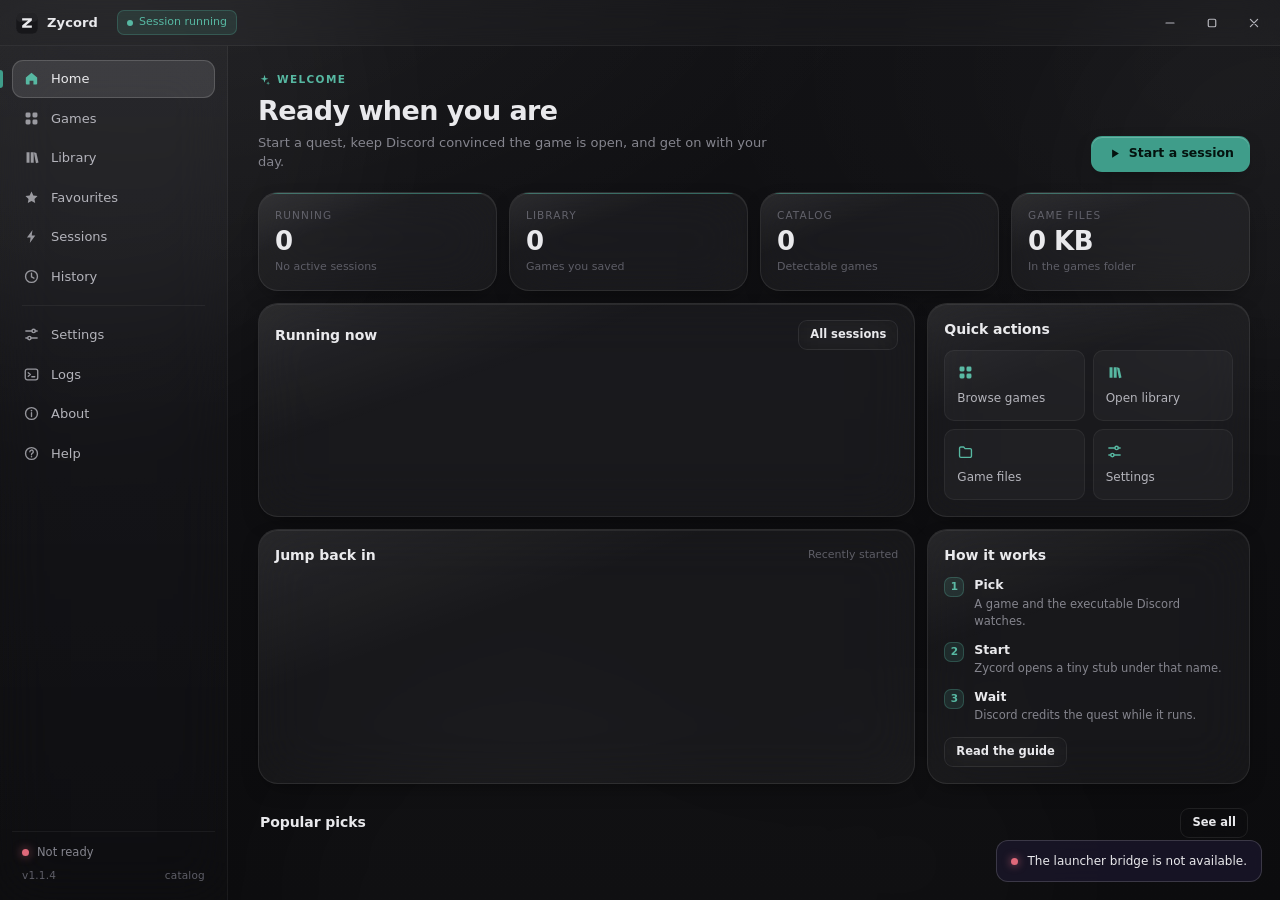
==== app/renderer/index.html @ 38ce1b7a "Release 1.1.4: shipped README links resolve, domain procedure corrected The README inside the releas" ====
<!doctype html>
<html lang="en" data-theme="glass">
<head>
<meta charset="utf-8">
<meta name="viewport" content="width=device-width, initial-scale=1">
<meta http-equiv="Content-Security-Policy"
      content="default-src 'self'; img-src 'self' data: https://cdn.discordapp.com; style-src 'self'; script-src 'self'; connect-src 'self'; base-uri 'none'; form-action 'none'">
<title>Zycord</title>
<link rel="stylesheet" href="app.css">
</head>
<body>

<svg class="sprite" aria-hidden="true" focusable="false">
  <symbol id="i-home" viewBox="0 0 24 24"><path d="M4 10.6 12 4l8 6.6V19a1.4 1.4 0 0 1-1.4 1.4h-3.9v-5.2H9.3v5.2H5.4A1.4 1.4 0 0 1 4 19z"/></symbol>
  <symbol id="i-grid" viewBox="0 0 24 24"><rect x="3.6" y="3.6" width="7" height="7" rx="2"/><rect x="13.4" y="3.6" width="7" height="7" rx="2"/><rect x="3.6" y="13.4" width="7" height="7" rx="2"/><rect x="13.4" y="13.4" width="7" height="7" rx="2"/></symbol>
  <symbol id="i-library" viewBox="0 0 24 24"><path d="M5 4.6h4.2v14.8H5zM10.9 4.6h4.2v14.8h-4.2z"/><path d="m16.9 5.9 3.6 1 3 13.4-3.6 1z" transform="translate(-1.6 -1.2)"/></symbol>
  <symbol id="i-star" viewBox="0 0 24 24"><path d="m12 3.7 2.6 5.3 5.9.9-4.3 4.1 1 5.8-5.2-2.7-5.2 2.7 1-5.8L3.5 9.9l5.9-.9z"/></symbol>
  <symbol id="i-bolt" viewBox="0 0 24 24"><path d="M13.4 2.8 5.6 13.5h5.1l-1.1 7.7 7.8-10.7h-5.1z"/></symbol>
  <symbol id="i-clock" viewBox="0 0 24 24"><circle cx="12" cy="12" r="8.4" fill="none" stroke="currentColor" stroke-width="1.9"/><path d="M12 7.3v5.1l3.4 2" fill="none" stroke="currentColor" stroke-width="1.9" stroke-linecap="round"/></symbol>
  <symbol id="i-sliders" viewBox="0 0 24 24"><path d="M4 7h9M17 7h3M4 17h3M11 17h9" fill="none" stroke="currentColor" stroke-width="1.9" stroke-linecap="round"/><circle cx="15" cy="7" r="2.4" fill="none" stroke="currentColor" stroke-width="1.9"/><circle cx="9" cy="17" r="2.4" fill="none" stroke="currentColor" stroke-width="1.9"/></symbol>
  <symbol id="i-terminal" viewBox="0 0 24 24"><rect x="3.2" y="4.4" width="17.6" height="15.2" rx="3" fill="none" stroke="currentColor" stroke-width="1.9"/><path d="m7.4 9.6 2.9 2.5-2.9 2.5M12.4 15.2h4.2" fill="none" stroke="currentColor" stroke-width="1.9" stroke-linecap="round" stroke-linejoin="round"/></symbol>
  <symbol id="i-info" viewBox="0 0 24 24"><circle cx="12" cy="12" r="8.4" fill="none" stroke="currentColor" stroke-width="1.9"/><path d="M12 11v5.2" fill="none" stroke="currentColor" stroke-width="1.9" stroke-linecap="round"/><circle cx="12" cy="7.9" r="1.2"/></symbol>
  <symbol id="i-help" viewBox="0 0 24 24"><circle cx="12" cy="12" r="8.4" fill="none" stroke="currentColor" stroke-width="1.9"/><path d="M9.7 9.5a2.4 2.4 0 1 1 3.2 2.3c-.7.3-.9.8-.9 1.5v.4" fill="none" stroke="currentColor" stroke-width="1.9" stroke-linecap="round"/><circle cx="12" cy="16.6" r="1.1"/></symbol>
  <symbol id="i-search" viewBox="0 0 24 24"><circle cx="10.8" cy="10.8" r="6.4" fill="none" stroke="currentColor" stroke-width="1.9"/><path d="m15.6 15.6 4.2 4.2" fill="none" stroke="currentColor" stroke-width="1.9" stroke-linecap="round"/></symbol>
  <symbol id="i-play" viewBox="0 0 24 24"><path d="M8.2 5.4 19 12 8.2 18.6z"/></symbol>
  <symbol id="i-stop" viewBox="0 0 24 24"><rect x="6.4" y="6.4" width="11.2" height="11.2" rx="2.6"/></symbol>
  <symbol id="i-trash" viewBox="0 0 24 24"><path d="M4.6 7h14.8M9.4 7V4.8h5.2V7M6.6 7l.9 12.2h9l.9-12.2" fill="none" stroke="currentColor" stroke-width="1.9" stroke-linecap="round" stroke-linejoin="round"/></symbol>
  <symbol id="i-plus" viewBox="0 0 24 24"><path d="M12 5v14M5 12h14" fill="none" stroke="currentColor" stroke-width="2.1" stroke-linecap="round"/></symbol>
  <symbol id="i-external" viewBox="0 0 24 24"><path d="M13.4 4.6h6v6M19.4 4.6l-8 8" fill="none" stroke="currentColor" stroke-width="1.9" stroke-linecap="round" stroke-linejoin="round"/><path d="M18.2 14.4v4.2a1.4 1.4 0 0 1-1.4 1.4H5.4A1.4 1.4 0 0 1 4 18.6V7.2a1.4 1.4 0 0 1 1.4-1.4h4.2" fill="none" stroke="currentColor" stroke-width="1.9" stroke-linecap="round"/></symbol>
  <symbol id="i-folder" viewBox="0 0 24 24"><path d="M3.6 7.4A1.8 1.8 0 0 1 5.4 5.6h4l2 2.4h7.2a1.8 1.8 0 0 1 1.8 1.8v8.6a1.8 1.8 0 0 1-1.8 1.8H5.4a1.8 1.8 0 0 1-1.8-1.8z" fill="none" stroke="currentColor" stroke-width="1.9" stroke-linejoin="round"/></symbol>
  <symbol id="i-copy" viewBox="0 0 24 24"><rect x="8.6" y="8.6" width="11" height="11" rx="2.6" fill="none" stroke="currentColor" stroke-width="1.9"/><path d="M15.4 5.8a2 2 0 0 0-2-1.4H6.4a2 2 0 0 0-2 2v7a2 2 0 0 0 1.4 2" fill="none" stroke="currentColor" stroke-width="1.9" stroke-linecap="round"/></symbol>
  <symbol id="i-refresh" viewBox="0 0 24 24"><path d="M19.4 12a7.4 7.4 0 1 1-2.2-5.2M19.6 4.4v4.8h-4.8" fill="none" stroke="currentColor" stroke-width="1.9" stroke-linecap="round" stroke-linejoin="round"/></symbol>
  <symbol id="i-download" viewBox="0 0 24 24"><path d="M12 4.4v10.2M7.8 10.6 12 14.8l4.2-4.2M5 19.2h14" fill="none" stroke="currentColor" stroke-width="1.9" stroke-linecap="round" stroke-linejoin="round"/></symbol>
  <symbol id="i-close" viewBox="0 0 24 24"><path d="m6.6 6.6 10.8 10.8M17.4 6.6 6.6 17.4" fill="none" stroke="currentColor" stroke-width="1.8" stroke-linecap="round"/></symbol>
  <symbol id="i-min" viewBox="0 0 24 24"><path d="M6 12h12" fill="none" stroke="currentColor" stroke-width="1.8" stroke-linecap="round"/></symbol>
  <symbol id="i-max" viewBox="0 0 24 24"><rect x="6.4" y="6.4" width="11.2" height="11.2" rx="2" fill="none" stroke="currentColor" stroke-width="1.8"/></symbol>
  <symbol id="i-restore" viewBox="0 0 24 24"><rect x="4.6" y="8.4" width="10.2" height="10.2" rx="2" fill="none" stroke="currentColor" stroke-width="1.8"/><path d="M8.4 8.4V6.6a2 2 0 0 1 2-2h7a2 2 0 0 1 2 2v7a2 2 0 0 1-2 2h-1.8" fill="none" stroke="currentColor" stroke-width="1.8"/></symbol>
  <symbol id="i-check" viewBox="0 0 24 24"><path d="m5.4 12.6 4.2 4.2 9-9.4" fill="none" stroke="currentColor" stroke-width="2.1" stroke-linecap="round" stroke-linejoin="round"/></symbol>
  <symbol id="i-alert" viewBox="0 0 24 24"><path d="M12 4.2 21 19.8H3z" fill="none" stroke="currentColor" stroke-width="1.9" stroke-linejoin="round"/><path d="M12 9.8v4.4" fill="none" stroke="currentColor" stroke-width="1.9" stroke-linecap="round"/><circle cx="12" cy="17" r="1.1"/></symbol>
  <symbol id="i-chevron" viewBox="0 0 24 24"><path d="m9 6 6 6-6 6" fill="none" stroke="currentColor" stroke-width="2" stroke-linecap="round" stroke-linejoin="round"/></symbol>
  <symbol id="i-spark" viewBox="0 0 24 24"><path d="M12 3.4 13.7 9l5.6 1.7-5.6 1.7L12 18l-1.7-5.6L4.7 10.7 10.3 9z"/><path d="M18.6 15.2 19.4 18l2.8.8-2.8.8-.8 2.8-.8-2.8-2.8-.8 2.8-.8z"/></symbol>
  <symbol id="i-shield" viewBox="0 0 24 24"><path d="M12 3.4 19.2 6v5.8c0 4.4-3 7.6-7.2 8.8-4.2-1.2-7.2-4.4-7.2-8.8V6z" fill="none" stroke="currentColor" stroke-width="1.9" stroke-linejoin="round"/><path d="m8.8 11.8 2.2 2.2 4.2-4.4" fill="none" stroke="currentColor" stroke-width="1.9" stroke-linecap="round" stroke-linejoin="round"/></symbol>
</svg>
<div class="frame">
  <div class="aurora" aria-hidden="true"><i class="b b1"></i><i class="b b2"></i><i class="b b3"></i><i class="b b4"></i></div>

  <header class="titlebar">
    <div class="tb-drag" id="tb-drag">
      <img class="tb-mark" src="mark.svg" alt="" width="22" height="22">
      <span class="tb-name">Zycord</span>
      <span class="tb-state" id="tb-state" hidden>Session running</span>
    </div>
    <div class="tb-actions">
      <button class="tb-btn" id="tb-min" title="Minimise" aria-label="Minimise"><svg><use href="#i-min"/></svg></button>
      <button class="tb-btn" id="tb-max" title="Maximise" aria-label="Maximise"><svg><use href="#i-max"/></svg></button>
      <button class="tb-btn is-close" id="tb-close" title="Close" aria-label="Close"><svg><use href="#i-close"/></svg></button>
    </div>
  </header>

  <div class="body">
    <aside class="rail">
      <nav class="nav" id="nav" aria-label="Sections">
        <button class="nav-item is-active" data-page="home"><svg><use href="#i-home"/></svg><span>Home</span></button>
        <button class="nav-item" data-page="games"><svg><use href="#i-grid"/></svg><span>Games</span></button>
        <button class="nav-item" data-page="library"><svg><use href="#i-library"/></svg><span>Library</span><em class="nav-count" id="nav-library" hidden>0</em></button>
        <button class="nav-item" data-page="favorites"><svg><use href="#i-star"/></svg><span>Favourites</span><em class="nav-count" id="nav-fav" hidden>0</em></button>
        <button class="nav-item" data-page="sessions"><svg><use href="#i-bolt"/></svg><span>Sessions</span><em class="nav-count is-live" id="nav-sessions" hidden>0</em></button>
        <button class="nav-item" data-page="history"><svg><use href="#i-clock"/></svg><span>History</span></button>
        <div class="nav-sep"></div>
        <button class="nav-item" data-page="settings"><svg><use href="#i-sliders"/></svg><span>Settings</span></button>
        <button class="nav-item" data-page="logs"><svg><use href="#i-terminal"/></svg><span>Logs</span></button>
        <button class="nav-item" data-page="about"><svg><use href="#i-info"/></svg><span>About</span></button>
        <button class="nav-item" data-page="help"><svg><use href="#i-help"/></svg><span>Help</span></button>
      </nav>

      <div class="rail-foot">
        <div class="foot-row">
          <span class="dot" id="foot-dot"></span>
          <span id="foot-status">Starting</span>
        </div>
        <div class="foot-meta"><span id="foot-version">v1.1.4</span><span id="foot-catalog">catalog</span></div>
      </div>
    </aside>

    <main class="main" id="main">
      <section class="page is-active" id="page-home">
        <header class="page-head">
          <div>
            <p class="eyebrow"><svg class="eyebrow-ico"><use href="#i-spark"/></svg><span id="home-eyebrow">Welcome</span></p>
            <h1 id="home-title">Ready when you are</h1>
            <p class="lede">Start a quest, keep Discord convinced the game is open, and get on with your day.</p>
          </div>
          <div class="head-actions">
            <button class="btn is-primary" data-go="games"><svg><use href="#i-play"/></svg>Start a session</button>
          </div>
        </header>

        <div class="stat-row">
          <div class="glass stat">
            <span class="stat-label">Running</span>
            <strong class="stat-value" id="stat-running">0</strong>
            <span class="stat-note" id="stat-running-note">No active sessions</span>
          </div>
          <div class="glass stat">
            <span class="stat-label">Library</span>
            <strong class="stat-value" id="stat-library">0</strong>
            <span class="stat-note">Games you saved</span>
          </div>
          <div class="glass stat">
            <span class="stat-label">Catalog</span>
            <strong class="stat-value" id="stat-catalog">0</strong>
            <span class="stat-note">Detectable games</span>
          </div>
          <div class="glass stat">
            <span class="stat-label">Game files</span>
            <strong class="stat-value" id="stat-disk">0 KB</strong>
            <span class="stat-note" id="stat-disk-note">In the games folder</span>
          </div>
        </div>

        <div class="home-grid">
          <div class="glass panel span-2">
            <div class="panel-head">
              <h2>Running now</h2>
              <button class="btn is-ghost is-small" data-go="sessions">All sessions</button>
            </div>
            <div class="run-list" id="home-running"></div>
          </div>

          <div class="glass panel">
            <div class="panel-head"><h2>Quick actions</h2></div>
            <div class="quick-grid">
              <button class="quick" data-go="games"><svg><use href="#i-grid"/></svg><span>Browse games</span></button>
              <button class="quick" data-go="library"><svg><use href="#i-library"/></svg><span>Open library</span></button>
              <button class="quick" id="quick-folder"><svg><use href="#i-folder"/></svg><span>Game files</span></button>
              <button class="quick" data-go="settings"><svg><use href="#i-sliders"/></svg><span>Settings</span></button>
            </div>
          </div>

          <div class="glass panel span-2">
            <div class="panel-head">
              <h2>Jump back in</h2>
              <span class="panel-note" id="recent-note">Recently started</span>
            </div>
            <div class="chip-row" id="home-recent"></div>
          </div>

          <div class="glass panel">
            <div class="panel-head"><h2>How it works</h2></div>
            <ol class="steps">
              <li><b>Pick</b><span>A game and the executable Discord watches.</span></li>
              <li><b>Start</b><span>Zycord opens a tiny stub under that name.</span></li>
              <li><b>Wait</b><span>Discord credits the quest while it runs.</span></li>
            </ol>
            <button class="btn is-ghost is-small" data-go="help">Read the guide</button>
          </div>
        </div>

        <div class="panel-head section-head">
          <h2>Popular picks</h2>
          <button class="btn is-ghost is-small" data-go="games">See all</button>
        </div>
        <div class="card-grid" id="home-popular"></div>
      </section>

      <section class="page" id="page-games">
        <header class="page-head">
          <div>
            <p class="eyebrow">Catalog</p>
            <h1>Games</h1>
            <p class="lede">Every game Discord can detect, plus any you add yourself. Search, choose the executable, start a session.</p>
          </div>
          <div class="head-actions">
            <button class="btn is-ghost" id="custom-btn"><svg><use href="#i-plus"/></svg>Custom game</button>
          </div>
        </header>

        <div class="glass toolbar">
          <div class="search-wrap">
            <svg class="search-ico"><use href="#i-search"/></svg>
            <input class="search" id="search" type="search" placeholder="Search by name or alias" autocomplete="off" spellcheck="false" aria-label="Search games">
            <button class="search-clear" id="search-clear" hidden aria-label="Clear search"><svg><use href="#i-close"/></svg></button>
          </div>
          <select class="select" id="theme-filter" aria-label="Theme">
            <option value="">Any theme</option>
          </select>
          <select class="select" id="sort" aria-label="Sort">
            <option value="name">Name A to Z</option>
            <option value="name-desc">Name Z to A</option>
            <option value="exes">Most executables</option>
          </select>
        </div>

        <div class="chip-row filters" id="filters">
          <button class="chip is-on" data-filter="all">All games</button>
          <button class="chip" data-filter="single">Single executable</button>
          <button class="chip" data-filter="multi">Multiple executables</button>
          <button class="chip" data-filter="launcher">Has launcher</button>
          <button class="chip" data-filter="custom">Custom games</button>
        </div>

        <div class="result-bar">
          <span id="result-count">Loading catalog</span>
          <span class="result-hint" id="result-hint"></span>
        </div>

        <div class="card-grid" id="game-grid"></div>
        <div class="empty" id="games-empty" hidden>
          <svg><use href="#i-search"/></svg>
          <h3>No games match</h3>
          <p>Try a shorter search, or clear the filters.</p>
        </div>
        <div class="load-more"><button class="btn is-ghost" id="load-more" hidden>Show more games</button></div>
      </section>

      <section class="page" id="page-library">
        <header class="page-head">
          <div>
            <p class="eyebrow">Saved</p>
            <h1>Library</h1>
            <p class="lede">Your saved games, ready to start in one click.</p>
          </div>
          <div class="head-actions">
            <button class="btn is-ghost is-danger" id="library-clear"><svg><use href="#i-trash"/></svg>Clear</button>
          </div>
        </header>
        <div class="card-grid" id="library-grid"></div>
        <div class="empty" id="library-empty">
          <svg><use href="#i-library"/></svg>
          <h3>Your library is empty</h3>
          <p>Open a game in the catalog and add it to your library.</p>
          <button class="btn is-primary" data-go="games">Browse games</button>
        </div>
      </section>

      <section class="page" id="page-favorites">
        <header class="page-head">
          <div>
            <p class="eyebrow">Starred</p>
            <h1>Favourites</h1>
            <p class="lede">The games you reach for most. Star any game from the catalog.</p>
          </div>
        </header>
        <div class="card-grid" id="favorites-grid"></div>
        <div class="empty" id="favorites-empty">
          <svg><use href="#i-star"/></svg>
          <h3>Nothing starred yet</h3>
          <p>Star a game to pin it here.</p>
          <button class="btn is-primary" data-go="games">Browse games</button>
        </div>
      </section>

      <section class="page" id="page-sessions">
        <header class="page-head">
          <div>
            <p class="eyebrow">Live</p>
            <h1>Sessions</h1>
            <p class="lede">Each running stub keeps Discord seeing a live game process.</p>
          </div>
          <div class="head-actions">
            <button class="btn is-ghost is-danger" id="stop-all"><svg><use href="#i-stop"/></svg>Stop all</button>
          </div>
        </header>
        <div class="session-list" id="session-list"></div>
        <div class="empty" id="sessions-empty">
          <svg><use href="#i-bolt"/></svg>
          <h3>No sessions running</h3>
          <p>Start a game and it will appear here with a live timer.</p>
          <button class="btn is-primary" data-go="games">Start a session</button>
        </div>
      </section>

      <section class="page" id="page-history">
        <header class="page-head">
          <div>
            <p class="eyebrow">Log</p>
            <h1>History</h1>
            <p class="lede">Every session Zycord started, with how long it ran.</p>
          </div>
          <div class="head-actions">
            <button class="btn is-ghost is-danger" id="history-clear"><svg><use href="#i-trash"/></svg>Clear</button>
          </div>
        </header>
        <div class="glass table-wrap">
          <table class="table">
            <thead><tr><th>Game</th><th>Started</th><th>Duration</th><th>Ended</th><th>Reason</th></tr></thead>
            <tbody id="history-body"></tbody>
          </table>
          <div class="empty is-inset" id="history-empty">
            <svg><use href="#i-clock"/></svg>
            <h3>No history yet</h3>
            <p>Sessions you run will be listed here.</p>
          </div>
        </div>
      </section>
      <section class="page" id="page-settings">
        <header class="page-head">
          <div>
            <p class="eyebrow">Preferences</p>
            <h1>Settings</h1>
            <p class="lede">Everything is stored on this PC in your local app data folder.</p>
          </div>
          <div class="head-actions">
            <button class="btn is-ghost" id="settings-reset"><svg><use href="#i-refresh"/></svg>Reset</button>
          </div>
        </header>

        <div class="settings-grid">
          <div class="glass panel">
            <div class="panel-head"><h2>Sessions</h2></div>
            <label class="row">
              <span><b>Show the session window</b><small>A small window with a timer while a game runs.</small></span>
              <input type="checkbox" class="switch" data-setting="showSessionWindow">
            </label>
            <label class="row">
              <span><b>Confirm before starting</b><small>Ask first, so a stray click cannot start a game.</small></span>
              <input type="checkbox" class="switch" data-setting="confirmOnStart">
            </label>
            <label class="row">
              <span><b>Confirm before stopping</b><small>Ask before a session is ended early.</small></span>
              <input type="checkbox" class="switch" data-setting="confirmBeforeStop">
            </label>
            <label class="row">
              <span><b>Auto stop</b><small>End every session automatically after this long. Zero means off.</small></span>
              <span class="stepper">
                <button type="button" data-step="-15" aria-label="Decrease">-</button>
                <input type="number" id="auto-stop" min="0" max="240" step="15" value="0" aria-label="Auto stop minutes">
                <button type="button" data-step="15" aria-label="Increase">+</button>
                <em>min</em>
              </span>
            </label>
          </div>

          <div class="glass panel">
            <div class="panel-head"><h2>Window</h2></div>
            <label class="row">
              <span><b>Minimise to the tray</b><small>Closing the window keeps Zycord and its sessions running.</small></span>
              <input type="checkbox" class="switch" data-setting="minimiseToTray">
            </label>
            <label class="row">
              <span><b>Start minimised</b><small>Open straight into the tray.</small></span>
              <input type="checkbox" class="switch" data-setting="startMinimised">
            </label>
            <label class="row">
              <span><b>Keep on top</b><small>Leave the window above other windows.</small></span>
              <input type="checkbox" class="switch" data-setting="keepOnTop">
            </label>
            <label class="row">
              <span><b>Reduce motion</b><small>Turn off the background animation.</small></span>
              <input type="checkbox" class="switch" data-setting="reduceMotion">
            </label>
            <div class="row">
              <span><b>Theme</b><small>Liquid glass, or a light frosted finish.</small></span>
              <div class="segmented" id="theme-seg">
                <button data-theme-value="glass" class="is-on">Glass</button>
                <button data-theme-value="light">Light</button>
              </div>
            </div>
          </div>

          <div class="glass panel">
            <div class="panel-head"><h2>Storage</h2></div>
            <div class="row">
              <span><b>Game files</b><small id="storage-note">Prepared stub files</small></span>
              <strong class="row-value" id="storage-size">0 KB</strong>
            </div>
            <div class="row">
              <span><b>Log files</b><small id="log-note">Diagnostics</small></span>
              <strong class="row-value" id="log-size">0 KB</strong>
            </div>
            <div class="row-actions">
              <button class="btn is-ghost is-small" id="open-data"><svg><use href="#i-folder"/></svg>Open folder</button>
              <button class="btn is-ghost is-small" id="cleanup"><svg><use href="#i-trash"/></svg>Clear game files</button>
            </div>
          </div>

          <div class="glass panel">
            <div class="panel-head"><h2>Data</h2></div>
            <div class="row">
              <span><b>History and recents</b><small>Clear the session log and the recent list.</small></span>
              <button class="btn is-ghost is-small" data-reset="history">Clear</button>
            </div>
            <div class="row">
              <span><b>Library and favourites</b><small>Remove every saved game.</small></span>
              <button class="btn is-ghost is-small" data-reset="library">Clear</button>
            </div>
            <div class="row">
              <span><b>Settings</b><small>Return every preference to its default.</small></span>
              <button class="btn is-ghost is-small" data-reset="settings">Reset</button>
            </div>
          </div>
        </div>
      </section>

      <section class="page" id="page-logs">
        <header class="page-head">
          <div>
            <p class="eyebrow">Diagnostics</p>
            <h1>Logs</h1>
            <p class="lede">A plain text record of what the launcher did. Nothing leaves this PC.</p>
          </div>
          <div class="head-actions">
            <button class="btn is-ghost is-small" id="log-refresh"><svg><use href="#i-refresh"/></svg>Refresh</button>
            <button class="btn is-ghost is-small" id="log-copy"><svg><use href="#i-copy"/></svg>Copy</button>
            <button class="btn is-ghost is-small" id="log-export"><svg><use href="#i-download"/></svg>Export</button>
            <button class="btn is-ghost is-small is-danger" id="log-clear"><svg><use href="#i-trash"/></svg>Clear</button>
          </div>
        </header>
        <div class="glass log-panel">
          <div class="log-meta"><span id="log-file">Log file</span><span id="log-stats"></span></div>
          <pre class="log" id="log-text" tabindex="0"></pre>
        </div>
      </section>

      <section class="page" id="page-about">
        <header class="page-head">
          <div>
            <p class="eyebrow">About</p>
            <h1>Zycord</h1>
            <p class="lede">A Discord quest and presence companion for Windows.</p>
          </div>
        </header>

        <div class="about-hero glass">
          <img src="mark.svg" alt="Zycord" width="84" height="84">
          <div>
            <h2>Zycord <span class="pill" id="about-version">v1.1.4</span></h2>
            <p>Quests and presence, without the guesswork. Zycord prepares a small stub under the executable name Discord expects, then keeps it running for as long as you need.</p>
            <div class="about-actions">
              <button class="btn is-primary" id="about-site"><svg><use href="#i-external"/></svg>Website</button>
              <button class="btn is-ghost" id="about-repo"><svg><use href="#i-external"/></svg>GitHub</button>
              <button class="btn is-ghost" id="about-folder"><svg><use href="#i-folder"/></svg>Data folder</button>
            </div>
          </div>
        </div>

        <div class="about-grid">
          <div class="glass panel">
            <div class="panel-head"><h2>What it does</h2></div>
            <ul class="ticks">
              <li>Credits desktop-play quests through Discord's normal process detection.</li>
              <li>Shows a live timer and an auto stop for every session.</li>
              <li>Keeps a library, favourites and a full session history.</li>
              <li>Writes to its own app data folder, except a log export you choose the location for.</li>
            </ul>
          </div>
          <div class="glass panel">
            <div class="panel-head"><h2>Safety</h2></div>
            <ul class="ticks">
              <li>Paths are validated and re-checked before any file is written.</li>
              <li>Sessions stop by process id, never by image name.</li>
              <li>Closing Zycord stops every stub it started.</li>
              <li>No account, no token and no gateway connection.</li>
            </ul>
          </div>
          <div class="glass panel">
            <div class="panel-head"><h2>Build</h2></div>
            <dl class="facts">
              <div><dt>Version</dt><dd id="fact-version">1.1.4</dd></div>
              <div><dt>Interface</dt><dd>WebView2</dd></div>
              <div><dt>Catalog</dt><dd id="fact-catalog">games</dd></div>
            </dl>
          </div>
        </div>
      </section>

      <section class="page" id="page-help">
        <header class="page-head">
          <div>
            <p class="eyebrow">Guide</p>
            <h1>Help</h1>
            <p class="lede">Everything you need in about two minutes.</p>
          </div>
        </header>

        <div class="help-grid">
          <div class="glass panel">
            <div class="panel-head"><h2>Start a session</h2></div>
            <ol class="steps is-numbered">
              <li><b>Open Games</b><span>Search for the game that owns the quest.</span></li>
              <li><b>Choose the executable</b><span>Most games have one. Pick the shipping build when there is a choice.</span></li>
              <li><b>Start</b><span>Discord now sees the game running. Leave it for about fifteen minutes.</span></li>
              <li><b>Stop</b><span>End the session from the Sessions tab when the quest is done.</span></li>
            </ol>
          </div>

          <div class="glass panel">
            <div class="panel-head"><h2>Questions</h2></div>
            <details class="faq"><summary>Is anything sent to Discord?</summary><p>No. Zycord only runs a local process with a particular file name. Discord's own client does the detecting.</p></details>
            <details class="faq"><summary>Why does the session window appear?</summary><p>It is a reminder that a stub is running. Turn it off in Settings to run hidden.</p></details>
            <details class="faq"><summary>Do I need the game installed?</summary><p>No. The stub is a copy of a small file Zycord ships. It never touches your real game folder.</p></details>
            <details class="faq"><summary>Will a custom game show as activity?</summary><p>Only if Discord already lists the file name you enter. The custom dialog checks it against the same list the catalog comes from and says what it finds before you add the game.</p></details>
            <details class="faq"><summary>The quest still shows as not started</summary><p>Give Discord a minute, then open the quest page. Some quests need the game to be the foreground window; Zycord's session window helps with that.</p></details>
            <details class="faq"><summary>Where are my files?</summary><p>Everything lives in your local app data folder under Zycord. Use the Data folder button on the About tab.</p></details>
            <details class="faq"><summary>Can I run several games at once?</summary><p>Yes. Each session is independent and appears on the Sessions tab.</p></details>
          </div>
        </div>
      </section>

    </main>
  </div>
</div>

<div class="toasts" id="toasts" aria-live="polite"></div>

<div class="modal" id="modal" hidden>
  <div class="modal-scrim" data-close></div>
  <div class="modal-card glass" role="dialog" aria-modal="true" aria-labelledby="modal-title">
    <button class="modal-x" data-close aria-label="Close"><svg><use href="#i-close"/></svg></button>
    <div class="modal-head">
      <img class="modal-icon" id="modal-icon" alt="" width="56" height="56">
      <div>
        <h2 id="modal-title">Game</h2>
        <p class="modal-sub" id="modal-sub"></p>
      </div>
    </div>
    <div class="modal-body">
      <p class="field-label">Executable</p>
      <div class="exe-list" id="modal-exes"></div>
      <div class="modal-tags" id="modal-tags"></div>
    </div>
    <div class="modal-foot">
      <button class="btn is-ghost is-danger" id="modal-remove" hidden><svg><use href="#i-trash"/></svg>Remove</button>
      <button class="btn is-ghost" id="modal-fav"><svg><use href="#i-star"/></svg>Favourite</button>
      <button class="btn is-ghost" id="modal-add"><svg><use href="#i-plus"/></svg>Add to library</button>
      <button class="btn is-primary" id="modal-start"><svg><use href="#i-play"/></svg>Start session</button>
    </div>
  </div>
</div>

<div class="modal" id="custom-modal" hidden>
  <div class="modal-scrim" data-custom-close></div>
  <div class="modal-card glass" role="dialog" aria-modal="true" aria-labelledby="custom-title">
    <button class="modal-x" data-custom-close aria-label="Close"><svg><use href="#i-close"/></svg></button>
    <div class="modal-head">
      <div class="modal-icon is-empty" id="custom-icon">?</div>
      <div>
        <h2 id="custom-title">Add a custom game</h2>
        <p class="modal-sub">For a title that is not in the catalog</p>
      </div>
    </div>
    <div class="modal-body">
      <p class="field-label">Game name</p>
      <input class="field" id="custom-name" type="text" maxlength="200" placeholder="My Game" autocomplete="off" spellcheck="false" aria-label="Game name">
      <p class="field-label field-gap">Executable name</p>
      <input class="field" id="custom-exe" type="text" maxlength="260" placeholder="bin/win64/MyGame.exe" autocomplete="off" spellcheck="false" aria-label="Executable name">
      <p class="field-note">A relative path, not a full one. It must end in .exe, .bin, .dat, .dll, .des, .jbg, .game or .pae. Zycord copies its stub to that name inside its own folder.</p>
      <p class="field-status" id="custom-status" hidden></p>
      <p class="field-error" id="custom-error" hidden></p>
    </div>
    <div class="modal-foot">
      <button class="btn is-ghost" data-custom-close>Cancel</button>
      <button class="btn is-primary" id="custom-save"><svg><use href="#i-plus"/></svg>Add game</button>
    </div>
  </div>
</div>

<script src="app.js"></script>
</body>
</html>
---- app/renderer/app.css ----
/* Zycord interface.
   Neutral graphite glass. Every panel uses one recipe: a soft grey fill, a
   one pixel light edge, an inner top highlight and a blurred backdrop. The
   only colour is a muted teal used for state, never for decoration. */

/* ------------------------------------------------------------------ tokens */
:root {
  --ink:        #e9e9ec;
  --ink-2:      #b4b4bb;
  --ink-3:      #85858e;
  --ink-4:      #5e5e67;

  --bg:         #0c0c0e;
  --bg-2:       #111114;

  --glass:      rgba(255, 255, 255, .042);
  --glass-2:    rgba(255, 255, 255, .07);
  --glass-3:    rgba(255, 255, 255, .10);
  --edge:       rgba(255, 255, 255, .085);
  --edge-2:     rgba(255, 255, 255, .155);
  --edge-soft:  rgba(255, 255, 255, .05);

  --accent:     #3f9d8a;
  --accent-2:   #57b8a2;
  --accent-ink: #04120e;
  --violet:     #57b8a2;
  --danger:     #e0697a;
  --ok:         #57b8a2;

  --grad:       #3f9d8a;
  --grad-soft:  rgba(87, 184, 162, .12);

  --r-sm: 10px;
  --r:    14px;
  --r-lg: 20px;
  --r-xl: 26px;

  --blur: 26px;
  --shadow: 0 24px 60px -28px rgba(0, 0, 0, .85);
  --shadow-sm: 0 8px 24px -12px rgba(0, 0, 0, .7);

  --rail: 228px;
  --titlebar: 46px;

  --ease: cubic-bezier(.22, .68, .32, 1);
  --font: "Segoe UI Variable Text", "Segoe UI", system-ui, -apple-system, sans-serif;
  --font-display: "Segoe UI Variable Display", "Segoe UI Semibold", "Segoe UI", system-ui, sans-serif;
  --mono: "Cascadia Mono", "Consolas", "Courier New", monospace;
}

html[data-theme="light"] {
  --ink:        #17171a;
  --ink-2:      #4a4a51;
  --ink-3:      #6b6b73;
  --ink-4:      #8a8a92;

  --bg:         #f1f1f3;
  --bg-2:       #fafafb;

  --glass:      rgba(255, 255, 255, .62);
  --glass-2:    rgba(255, 255, 255, .80);
  --glass-3:    rgba(255, 255, 255, .92);
  --edge:       rgba(0, 0, 0, .08);
  --edge-2:     rgba(0, 0, 0, .16);
  --edge-soft:  rgba(0, 0, 0, .05);

  --accent:     #2f7d6d;
  --accent-2:   #2a6f61;
  --accent-ink: #ffffff;

  --shadow: 0 24px 60px -30px rgba(0, 0, 0, .22);
  --shadow-sm: 0 8px 22px -12px rgba(0, 0, 0, .16);
}

/* ------------------------------------------------------------------- reset */
*, *::before, *::after { box-sizing: border-box; }

html, body { height: 100%; }

body {
  margin: 0;
  background: var(--bg);
  color: var(--ink);
  font: 400 13.5px/1.5 var(--font);
  overflow: hidden;
  -webkit-font-smoothing: antialiased;
  text-rendering: optimizeLegibility;
}

h1, h2, h3, h4, p, ol, ul, dl, dd, dt, figure { margin: 0; }
ol, ul { padding: 0; list-style: none; }
button, input, select, textarea { font: inherit; color: inherit; }
button { border: 0; background: none; cursor: pointer; }
svg { width: 18px; height: 18px; fill: currentColor; flex: none; }
a { color: inherit; }
::selection { background: rgba(87, 184, 162, .30); }

.sprite { position: absolute; width: 0; height: 0; overflow: hidden; }

::-webkit-scrollbar { width: 10px; height: 10px; }
::-webkit-scrollbar-track { background: transparent; }
::-webkit-scrollbar-thumb {
  background: rgba(255, 255, 255, .12);
  border: 3px solid transparent;
  background-clip: content-box;
  border-radius: 5px;
}
::-webkit-scrollbar-thumb:hover { background: rgba(255, 255, 255, .22); background-clip: content-box; }
html[data-theme="light"] ::-webkit-scrollbar-thumb { background: rgba(0, 0, 0, .22); background-clip: content-box; }

:focus-visible { outline: 2px solid var(--accent); outline-offset: 2px; }

/* ------------------------------------------------------------------- frame */
.frame {
  position: relative;
  height: 100vh;
  display: flex;
  flex-direction: column;
  background:
    radial-gradient(1200px 700px at 12% -10%, rgba(255, 255, 255, .055), transparent 62%),
    radial-gradient(900px 600px at 95% 8%, rgba(255, 255, 255, .028), transparent 58%),
    linear-gradient(180deg, var(--bg-2), var(--bg));
  overflow: hidden;
}

html[data-theme="light"] .frame {
  background:
    radial-gradient(1200px 700px at 10% -10%, rgba(255, 255, 255, .85), transparent 62%),
    radial-gradient(900px 600px at 95% 5%, rgba(0, 0, 0, .035), transparent 58%),
    linear-gradient(180deg, var(--bg-2), var(--bg));
}

.aurora { position: absolute; inset: -20%; pointer-events: none; filter: blur(70px); opacity: .34; }
.aurora .b {
  position: absolute;
  display: block;
  border-radius: 50%;
  mix-blend-mode: screen;
  animation: drift 34s var(--ease) infinite alternate;
}
.aurora .b1 { width: 42vw; height: 42vw; left: 4%;  top: 2%;   background: rgba(255, 255, 255, .10); }
.aurora .b2 { width: 34vw; height: 34vw; right: 2%; top: 12%;  background: rgba(255, 255, 255, .07);  animation-delay: -9s; }
.aurora .b3 { width: 38vw; height: 38vw; left: 30%; bottom: -6%; background: rgba(255, 255, 255, .06); animation-delay: -18s; }
.aurora .b4 { width: 26vw; height: 26vw; right: 26%; bottom: 4%; background: rgba(255, 255, 255, .05); animation-delay: -25s; }

html[data-theme="light"] .aurora { opacity: .5; mix-blend-mode: normal; }

@keyframes drift {
  0%   { transform: translate3d(0, 0, 0) scale(1); }
  50%  { transform: translate3d(3vw, 2vw, 0) scale(1.08); }
  100% { transform: translate3d(-2vw, 3vw, 0) scale(.96); }
}

body.reduce-motion .aurora .b { animation: none; }
body.reduce-motion * { transition-duration: .01ms !important; animation-duration: .01ms !important; }

/* --------------------------------------------------------------- titlebar */
.titlebar {
  position: relative;
  z-index: 20;
  height: var(--titlebar);
  flex: none;
  display: flex;
  align-items: center;
  justify-content: space-between;
  padding: 0 6px 0 16px;
  background: rgba(255, 255, 255, .022);
  border-bottom: 1px solid var(--edge-soft);
  backdrop-filter: blur(18px);
}

.tb-drag {
  flex: 1;
  height: 100%;
  display: flex;
  align-items: center;
  gap: 9px;
  user-select: none;
  cursor: default;
}

.tb-mark { border-radius: 6px; }
.tb-name { font: 600 13px/1 var(--font-display); letter-spacing: .01em; }

.tb-state {
  margin-left: 10px;
  display: inline-flex;
  align-items: center;
  gap: 6px;
  font-size: 11px;
  color: var(--ok);
  padding: 3px 9px;
  border-radius: 7px;
  background: rgba(87, 184, 162, .12);
  border: 1px solid rgba(87, 184, 162, .26);
}
.tb-state::before {
  content: "";
  width: 6px; height: 6px;
  border-radius: 50%;
  background: var(--ok);
  animation: pulse 2s infinite;
}
@keyframes pulse {
  0%   { box-shadow: 0 0 0 0 rgba(87, 184, 162, .45); }
  70%  { box-shadow: 0 0 0 7px rgba(87, 184, 162, 0); }
  100% { box-shadow: 0 0 0 0 rgba(87, 184, 162, 0); }
}

.tb-actions { display: flex; gap: 2px; }
.tb-btn {
  width: 40px; height: 32px;
  display: grid; place-items: center;
  border-radius: 9px;
  color: var(--ink-2);
  transition: background .15s, color .15s;
}
.tb-btn svg { width: 16px; height: 16px; }
.tb-btn:hover { background: var(--glass-2); color: var(--ink); }
.tb-btn.is-close:hover { background: #e5484d; color: #fff; }

/* ------------------------------------------------------------------- body */
.body { flex: 1; display: flex; min-height: 0; position: relative; z-index: 1; }

/* ------------------------------------------------------------------- rail */
.rail {
  width: var(--rail);
  flex: none;
  display: flex;
  flex-direction: column;
  justify-content: space-between;
  padding: 14px 12px 12px;
  border-right: 1px solid var(--edge-soft);
  background: linear-gradient(180deg, rgba(255, 255, 255, .035), rgba(255, 255, 255, .012));
  backdrop-filter: blur(var(--blur)) saturate(140%);
}

.nav { display: flex; flex-direction: column; gap: 2px; }

.nav-item {
  position: relative;
  display: flex;
  align-items: center;
  gap: 11px;
  width: 100%;
  padding: 9px 11px;
  border-radius: 11px;
  color: var(--ink-2);
  font-size: 13px;
  text-align: left;
  transition: background .16s var(--ease), color .16s;
}
.nav-item svg { width: 17px; height: 17px; opacity: .82; }
.nav-item span { flex: 1; }
.nav-item:hover { background: var(--glass-2); color: var(--ink); }
.nav-item:hover svg { opacity: 1; }
.nav-item.is-active {
  color: var(--ink);
  background: var(--glass-3);
  box-shadow: inset 0 0 0 1px var(--edge-2);
}
.nav-item.is-active svg { color: var(--violet); opacity: 1; }
.nav-item.is-active::before {
  content: "";
  position: absolute;
  left: -12px;
  top: 50%;
  width: 3px; height: 18px;
  margin-top: -9px;
  border-radius: 0 3px 3px 0;
  background: var(--grad);
}

.nav-sep { height: 1px; margin: 8px 10px; background: var(--edge-soft); }

.nav-count {
  min-width: 20px;
  padding: 1px 6px;
  border-radius: 6px;
  font-size: 10.5px;
  font-style: normal;
  font-weight: 600;
  text-align: center;
  color: var(--ink-2);
  background: var(--glass-3);
}
.nav-count.is-live { color: var(--accent-ink); background: var(--grad); }

.rail-foot {
  padding: 12px 10px 4px;
  border-top: 1px solid var(--edge-soft);
  display: flex;
  flex-direction: column;
  gap: 7px;
}
.foot-row { display: flex; align-items: center; gap: 8px; font-size: 11.5px; color: var(--ink-3); }
.dot {
  width: 7px; height: 7px; border-radius: 50%;
  background: var(--ink-4);
  transition: background .2s, box-shadow .2s;
}
.dot.is-ok { background: var(--ok); box-shadow: 0 0 10px rgba(87, 184, 162, .6); }
.dot.is-busy { background: var(--accent); box-shadow: 0 0 10px rgba(87, 184, 162, .7); }
.dot.is-bad { background: var(--danger); box-shadow: 0 0 10px rgba(255, 122, 144, .6); }
.foot-meta { display: flex; justify-content: space-between; font-size: 10.5px; color: var(--ink-4); letter-spacing: .02em; }
/* ------------------------------------------------------------------- main */
.main {
  flex: 1;
  min-width: 0;
  overflow-y: auto;
  overflow-x: hidden;
  padding: 26px 30px 40px;
  scroll-behavior: smooth;
}

.page { display: none; max-width: 1180px; margin: 0 auto; }
.page.is-active { display: block; animation: pageIn .34s var(--ease); }

@keyframes pageIn {
  from { opacity: 0; transform: translateY(8px); }
  to   { opacity: 1; transform: none; }
}

.page-head {
  display: flex;
  align-items: flex-end;
  justify-content: space-between;
  gap: 20px;
  margin-bottom: 20px;
}

.eyebrow {
  display: flex;
  align-items: center;
  gap: 6px;
  font-size: 10.5px;
  font-weight: 600;
  letter-spacing: .13em;
  text-transform: uppercase;
  color: var(--accent-2);
  margin-bottom: 7px;
}
.eyebrow-ico { width: 13px; height: 13px; }

h1 {
  font: 600 27px/1.15 var(--font-display);
  letter-spacing: -.02em;
  color: var(--ink);
}

.lede { margin-top: 7px; max-width: 62ch; color: var(--ink-3); font-size: 13px; }

.head-actions { display: flex; align-items: center; gap: 8px; flex-wrap: wrap; justify-content: flex-end; }

/* ------------------------------------------------------------------ glass */
.glass {
  position: relative;
  background: var(--glass);
  border: 1px solid var(--edge);
  border-radius: var(--r-lg);
  backdrop-filter: blur(var(--blur)) saturate(150%);
  box-shadow: var(--shadow-sm), inset 0 1px 0 rgba(255, 255, 255, .07);
}
.glass::after {
  content: "";
  position: absolute;
  inset: 0;
  border-radius: inherit;
  pointer-events: none;
  background: linear-gradient(160deg, rgba(255, 255, 255, .07), transparent 34%);
}
html[data-theme="light"] .glass { box-shadow: var(--shadow-sm), inset 0 1px 0 rgba(255, 255, 255, .9); }

/* ----------------------------------------------------------------- buttons */
.btn {
  display: inline-flex;
  align-items: center;
  gap: 7px;
  height: 36px;
  padding: 0 15px;
  border-radius: 11px;
  font-size: 12.5px;
  font-weight: 550;
  color: var(--ink);
  background: var(--glass-2);
  border: 1px solid var(--edge);
  backdrop-filter: blur(12px);
  transition: background .16s, border-color .16s, transform .12s var(--ease), box-shadow .16s;
  white-space: nowrap;
}
.btn svg { width: 15px; height: 15px; }
.btn:hover { background: var(--glass-3); border-color: var(--edge-2); }
.btn:active { transform: translateY(1px) scale(.99); }
.btn:disabled { opacity: .45; pointer-events: none; }

.btn.is-primary {
  color: var(--accent-ink);
  background: var(--grad);
  border-color: transparent;
  box-shadow: 0 8px 22px -10px rgba(0, 0, 0, .55), inset 0 1px 0 rgba(255, 255, 255, .22);
}
.btn.is-primary:hover { filter: brightness(1.08); box-shadow: 0 10px 26px -10px rgba(0, 0, 0, .6); }
html[data-theme="light"] .btn.is-primary { color: #fff; }

.btn.is-ghost { background: transparent; border-color: var(--edge); }
.btn.is-ghost:hover { background: var(--glass-2); }

.btn.is-danger { color: var(--danger); border-color: rgba(255, 122, 144, .28); }
.btn.is-danger:hover { background: rgba(255, 122, 144, .1); border-color: rgba(255, 122, 144, .45); }

.btn.is-small { height: 30px; padding: 0 11px; font-size: 11.5px; border-radius: 9px; }
.btn.is-small svg { width: 13px; height: 13px; }

.btn.is-icon { width: 34px; padding: 0; justify-content: center; }

/* ---------------------------------------------------------------- toolbar */
.toolbar {
  display: flex;
  align-items: center;
  gap: 10px;
  padding: 10px;
  margin-bottom: 12px;
  border-radius: var(--r);
}

.search-wrap { position: relative; flex: 1; min-width: 0; }
.search-ico {
  position: absolute;
  left: 12px; top: 50%;
  transform: translateY(-50%);
  width: 16px; height: 16px;
  color: var(--ink-4);
  pointer-events: none;
}
.search {
  width: 100%;
  height: 38px;
  padding: 0 38px 0 38px;
  border-radius: 10px;
  border: 1px solid var(--edge);
  background: rgba(0, 0, 0, .18);
  color: var(--ink);
  outline: none;
  transition: border-color .16s, background .16s, box-shadow .16s;
}
html[data-theme="light"] .search { background: rgba(255, 255, 255, .6); }
.search::placeholder { color: var(--ink-4); }
.search:focus {
  border-color: rgba(87, 184, 162, .55);
  box-shadow: 0 0 0 3px rgba(87, 184, 162, .16);
  background: rgba(0, 0, 0, .26);
}
html[data-theme="light"] .search:focus { background: #fff; }
.search::-webkit-search-cancel-button { display: none; }

.search-clear {
  position: absolute;
  right: 8px; top: 50%;
  transform: translateY(-50%);
  width: 24px; height: 24px;
  display: grid; place-items: center;
  border-radius: 7px;
  color: var(--ink-3);
}
.search-clear:hover { background: var(--glass-2); color: var(--ink); }
.search-clear svg { width: 13px; height: 13px; }

.select {
  height: 38px;
  padding: 0 32px 0 12px;
  border-radius: 10px;
  border: 1px solid var(--edge);
  background-color: rgba(0, 0, 0, .18);
  background-image: url("data:image/svg+xml,%3Csvg xmlns='http://www.w3.org/2000/svg' viewBox='0 0 24 24'%3E%3Cpath d='m7 10 5 5 5-5' fill='none' stroke='%23868aa3' stroke-width='2' stroke-linecap='round' stroke-linejoin='round'/%3E%3C/svg%3E");
  background-repeat: no-repeat;
  background-position: right 10px center;
  background-size: 14px;
  color: var(--ink-2);
  appearance: none;
  outline: none;
  cursor: pointer;
  transition: border-color .16s, background-color .16s;
}
html[data-theme="light"] .select { background-color: rgba(255, 255, 255, .6); }
.select:hover { border-color: var(--edge-2); }
.select:focus { border-color: rgba(87, 184, 162, .55); }
.select option { background: #141416; color: #e9e9ec; }
html[data-theme="light"] .select option { background: #fff; color: #17171a; }

/* ------------------------------------------------------------------ chips */
.chip-row { display: flex; flex-wrap: wrap; gap: 7px; }
.filters { margin-bottom: 14px; }

.chip {
  display: inline-flex;
  align-items: center;
  gap: 7px;
  height: 31px;
  padding: 0 13px;
  border-radius: 8px;
  font-size: 12px;
  color: var(--ink-2);
  background: var(--glass);
  border: 1px solid var(--edge);
  transition: background .16s, color .16s, border-color .16s;
}
.chip:hover { background: var(--glass-2); color: var(--ink); }
.chip.is-on {
  color: var(--ink);
  background: rgba(87, 184, 162, .13);
  border-color: rgba(87, 184, 162, .42);
}
.chip .chip-ico { width: 13px; height: 13px; opacity: .8; }

.result-bar {
  display: flex;
  justify-content: space-between;
  align-items: center;
  gap: 12px;
  padding: 0 2px 12px;
  font-size: 11.5px;
  color: var(--ink-3);
}
.result-hint { color: var(--ink-4); }

/* ------------------------------------------------------------------ cards */
.card-grid {
  display: grid;
  grid-template-columns: repeat(auto-fill, minmax(216px, 1fr));
  gap: 12px;
}

.card {
  position: relative;
  display: flex;
  flex-direction: column;
  gap: 11px;
  padding: 13px;
  border-radius: var(--r);
  background: var(--glass);
  border: 1px solid var(--edge);
  backdrop-filter: blur(18px) saturate(140%);
  box-shadow: inset 0 1px 0 rgba(255, 255, 255, .06);
  cursor: pointer;
  text-align: left;
  transition: transform .18s var(--ease), border-color .18s, background .18s, box-shadow .18s;
  animation: cardIn .3s var(--ease) backwards;
}
.card:hover {
  transform: translateY(-3px);
  border-color: var(--edge-2);
  background: var(--glass-2);
  box-shadow: 0 18px 36px -20px rgba(0, 0, 0, .55), inset 0 1px 0 rgba(255, 255, 255, .08);
}
.card.is-running { border-color: rgba(87, 184, 162, .45); }

@keyframes cardIn {
  from { opacity: 0; transform: translateY(6px); }
  to   { opacity: 1; transform: none; }
}

.card-top { display: flex; align-items: center; gap: 11px; min-width: 0; }

.card-icon {
  width: 42px; height: 42px;
  flex: none;
  border-radius: 11px;
  object-fit: cover;
  background: rgba(255, 255, 255, .06);
  border: 1px solid var(--edge);
}
.card-icon.is-empty {
  display: grid;
  place-items: center;
  font: 600 15px/1 var(--font-display);
  color: var(--ink-2);
}

.card-name {
  min-width: 0;
  font-size: 13px;
  font-weight: 550;
  line-height: 1.3;
  overflow: hidden;
  text-overflow: ellipsis;
  display: -webkit-box;
  -webkit-line-clamp: 2;
  -webkit-box-orient: vertical;
}

.card-sub {
  margin-top: 3px;
  font-size: 11px;
  color: var(--ink-4);
  overflow: hidden;
  text-overflow: ellipsis;
  white-space: nowrap;
}

.card-foot { display: flex; align-items: center; gap: 6px; }

.tag {
  padding: 2px 8px;
  border-radius: 5px;
  font-size: 10px;
  color: var(--ink-3);
  background: var(--glass-2);
  border: 1px solid var(--edge-soft);
  white-space: nowrap;
}

.card-star {
  position: absolute;
  top: 8px; right: 8px;
  width: 26px; height: 26px;
  display: grid; place-items: center;
  border-radius: 8px;
  color: var(--ink-4);
  opacity: 0;
  transition: opacity .16s, color .16s, background .16s;
}
.card:hover .card-star, .card-star.is-on { opacity: 1; }
.card-star:hover { background: var(--glass-3); color: var(--ink); }
.card-star.is-on { color: #ffd166; }
.card-star svg { width: 14px; height: 14px; }

.card-play {
  margin-left: auto;
  width: 30px; height: 30px;
  display: grid; place-items: center;
  border-radius: 9px;
  color: var(--accent-ink);
  background: var(--grad);
  box-shadow: 0 6px 16px -8px rgba(0, 0, 0, .5);
  opacity: .92;
  transition: opacity .16s, transform .16s;
}
.card-play:hover { opacity: 1; transform: scale(1.06); }
.card-play svg { width: 13px; height: 13px; }
html[data-theme="light"] .card-play { color: #fff; }

.load-more { display: flex; justify-content: center; padding: 22px 0 4px; }

/* ------------------------------------------------------------------ empty */
.empty {
  display: flex;
  flex-direction: column;
  align-items: center;
  gap: 8px;
  padding: 64px 20px;
  text-align: center;
  color: var(--ink-3);
}
.empty[hidden] { display: none; }
.empty.is-inset { padding: 40px 20px; }
.empty svg { width: 34px; height: 34px; color: var(--ink-4); opacity: .8; margin-bottom: 4px; }
.empty h3 { font: 600 15px/1.3 var(--font-display); color: var(--ink); }
.empty p { font-size: 12.5px; max-width: 40ch; }
.empty .btn { margin-top: 10px; }
/* ------------------------------------------------------------------- home */
.stat-row {
  display: grid;
  grid-template-columns: repeat(4, minmax(0, 1fr));
  gap: 12px;
  margin-bottom: 12px;
}

.stat {
  display: flex;
  flex-direction: column;
  gap: 3px;
  padding: 15px 16px 14px;
  overflow: hidden;
}
.stat::before {
  content: "";
  position: absolute;
  left: 0; right: 0; top: 0;
  height: 1px;
  background: var(--grad);
  opacity: .55;
}
.stat-label { font-size: 10.5px; letter-spacing: .1em; text-transform: uppercase; color: var(--ink-4); }
.stat-value { font: 600 26px/1.15 var(--font-display); letter-spacing: -.02em; }
.stat-note { font-size: 11px; color: var(--ink-4); }

.home-grid {
  display: grid;
  grid-template-columns: repeat(3, minmax(0, 1fr));
  gap: 12px;
  margin-bottom: 24px;
}
.span-2 { grid-column: span 2; }

.panel { padding: 16px; display: flex; flex-direction: column; gap: 12px; }
.panel-head {
  display: flex;
  align-items: center;
  justify-content: space-between;
  gap: 12px;
}
.panel-head h2 { font: 600 14px/1.3 var(--font-display); letter-spacing: -.005em; }
.panel-note { font-size: 11px; color: var(--ink-4); }
.section-head { margin: 4px 2px 12px; }

.run-list { display: flex; flex-direction: column; gap: 8px; }
.run-row {
  display: flex;
  align-items: center;
  gap: 11px;
  padding: 9px 11px;
  border-radius: var(--r-sm);
  background: rgba(255, 255, 255, .035);
  border: 1px solid var(--edge-soft);
}
.run-row img, .run-row .run-ph {
  width: 32px; height: 32px;
  border-radius: 9px;
  flex: none;
  object-fit: cover;
}
.run-row .run-ph {
  display: grid; place-items: center;
  font-size: 12px; font-weight: 600;
  background: var(--grad-soft);
  color: var(--ink-2);
}
.run-name { flex: 1; min-width: 0; font-size: 12.5px; overflow: hidden; text-overflow: ellipsis; white-space: nowrap; }
.run-time { font: 500 12px/1 var(--mono); color: var(--accent-2); font-variant-numeric: tabular-nums; }
.run-empty { font-size: 12px; color: var(--ink-4); padding: 14px 2px; }

.quick-grid { display: grid; grid-template-columns: 1fr 1fr; gap: 8px; }
.quick {
  display: flex;
  flex-direction: column;
  align-items: flex-start;
  gap: 8px;
  padding: 13px 12px;
  border-radius: var(--r-sm);
  font-size: 12px;
  color: var(--ink-2);
  background: rgba(255, 255, 255, .035);
  border: 1px solid var(--edge-soft);
  transition: background .16s, color .16s, border-color .16s, transform .16s var(--ease);
}
.quick svg { width: 17px; height: 17px; color: var(--violet); }
.quick:hover {
  background: var(--glass-2);
  border-color: var(--edge-2);
  color: var(--ink);
  transform: translateY(-2px);
}

.steps { display: flex; flex-direction: column; gap: 10px; counter-reset: step; }
.steps li { display: flex; flex-direction: column; gap: 1px; padding-left: 30px; position: relative; }
.steps li::before {
  counter-increment: step;
  content: counter(step);
  position: absolute;
  left: 0; top: 1px;
  width: 20px; height: 20px;
  display: grid; place-items: center;
  border-radius: 7px;
  font-size: 10.5px;
  font-weight: 600;
  color: var(--accent-2);
  background: rgba(87, 184, 162, .13);
  border: 1px solid rgba(87, 184, 162, .28);
}
.steps.is-numbered li::before { content: "0" counter(step); }
.steps b { font-size: 12.5px; font-weight: 550; }
.steps span { font-size: 11.5px; color: var(--ink-3); }
.steps + .btn { align-self: flex-start; }

/* --------------------------------------------------------------- sessions */
.session-list { display: flex; flex-direction: column; gap: 10px; }

.session {
  display: flex;
  align-items: center;
  gap: 14px;
  padding: 14px 16px;
  border-radius: var(--r);
  background: var(--glass);
  border: 1px solid var(--edge);
  backdrop-filter: blur(18px) saturate(150%);
  box-shadow: inset 0 1px 0 rgba(255, 255, 255, .06);
  animation: cardIn .3s var(--ease) backwards;
}
.session-icon {
  width: 46px; height: 46px;
  border-radius: 12px;
  flex: none;
  object-fit: cover;
  border: 1px solid var(--edge);
}
.session-icon.is-empty { display: grid; place-items: center; background: var(--grad-soft); font-weight: 600; }
.session-main { flex: 1; min-width: 0; }
.session-name { font-size: 13.5px; font-weight: 550; overflow: hidden; text-overflow: ellipsis; white-space: nowrap; }
.session-exe {
  margin-top: 3px;
  font: 400 10.5px/1.4 var(--mono);
  color: var(--ink-4);
  overflow: hidden;
  text-overflow: ellipsis;
  white-space: nowrap;
}
.session-clock { text-align: right; }
.session-time {
  font: 600 17px/1.1 var(--mono);
  color: var(--accent-2);
  font-variant-numeric: tabular-nums;
  letter-spacing: -.01em;
}
.session-remaining { font-size: 10.5px; color: var(--ink-4); }
.session-actions { display: flex; gap: 6px; }

.session-bar {
  height: 3px;
  border-radius: 2px;
  background: rgba(255, 255, 255, .07);
  overflow: hidden;
  margin-top: 8px;
}
.session-bar i { display: block; height: 100%; background: var(--grad); border-radius: 2px; }

/* ---------------------------------------------------------------- history */
.table-wrap { padding: 4px 4px 0; overflow: hidden; }
.table { width: 100%; border-collapse: collapse; font-size: 12.5px; }
.table th {
  padding: 11px 14px;
  text-align: left;
  font-size: 10.5px;
  font-weight: 600;
  letter-spacing: .09em;
  text-transform: uppercase;
  color: var(--ink-4);
  border-bottom: 1px solid var(--edge-soft);
}
.table td { padding: 11px 14px; border-bottom: 1px solid var(--edge-soft); color: var(--ink-2); }
.table tr:last-child td { border-bottom: 0; }
.table tbody tr:hover td { background: rgba(255, 255, 255, .025); }
.table .cell-game { display: flex; align-items: center; gap: 9px; color: var(--ink); }
.table .cell-game img, .table .cell-ph { width: 24px; height: 24px; border-radius: 7px; object-fit: cover; flex: none; }
.table .cell-ph { display: grid; place-items: center; font-size: 10px; background: var(--grad-soft); }
.table .cell-num { font-family: var(--mono); font-variant-numeric: tabular-nums; }

/* --------------------------------------------------------------- settings */
.settings-grid {
  display: grid;
  grid-template-columns: repeat(2, minmax(0, 1fr));
  gap: 12px;
  align-items: start;
}
.settings-grid .panel { padding: 8px 16px 14px; }
.settings-grid .panel-head { padding: 10px 0 6px; }

.row {
  display: flex;
  align-items: center;
  justify-content: space-between;
  gap: 18px;
  padding: 12px 0;
  border-bottom: 1px solid var(--edge-soft);
  cursor: default;
}
.row:last-child { border-bottom: 0; }
label.row { cursor: pointer; }
.row > span:first-child { display: flex; flex-direction: column; gap: 2px; min-width: 0; }
.row b { font-size: 12.5px; font-weight: 550; }
.row small { font-size: 11px; color: var(--ink-4); line-height: 1.45; }
.row-value { font: 600 12px/1 var(--mono); color: var(--accent-2); white-space: nowrap; }
.row-actions { display: flex; flex-wrap: wrap; gap: 8px; padding-top: 12px; }

.switch {
  appearance: none;
  position: relative;
  width: 40px; height: 23px;
  flex: none;
  border-radius: 11px;
  background: rgba(255, 255, 255, .12);
  border: 1px solid var(--edge);
  cursor: pointer;
  transition: background .2s var(--ease), border-color .2s;
}
html[data-theme="light"] .switch { background: rgba(0, 0, 0, .10); }
.switch::after {
  content: "";
  position: absolute;
  top: 2px; left: 2px;
  width: 17px; height: 17px;
  border-radius: 50%;
  background: #fff;
  box-shadow: 0 2px 6px rgba(0, 0, 0, .35);
  transition: transform .2s var(--ease);
}
.switch:checked { background: var(--grad); border-color: transparent; }
.switch:checked::after { transform: translateX(17px); }

.stepper {
  display: flex;
  align-items: center;
  gap: 0;
  height: 32px;
  border-radius: 9px;
  border: 1px solid var(--edge);
  background: rgba(0, 0, 0, .18);
  overflow: hidden;
  flex: none;
}
html[data-theme="light"] .stepper { background: rgba(255, 255, 255, .6); }
.stepper button {
  width: 28px; height: 100%;
  color: var(--ink-2);
  font-size: 14px;
  transition: background .14s;
}
.stepper button:hover { background: var(--glass-2); color: var(--ink); }
.stepper input {
  width: 42px;
  height: 100%;
  border: 0;
  background: transparent;
  text-align: center;
  font: 600 12px/1 var(--mono);
  outline: none;
  -moz-appearance: textfield;
  appearance: textfield;
}
.stepper input::-webkit-outer-spin-button,
.stepper input::-webkit-inner-spin-button { -webkit-appearance: none; margin: 0; }
.stepper em { font-style: normal; font-size: 10.5px; color: var(--ink-4); padding-right: 9px; }

.segmented {
  display: flex;
  padding: 3px;
  border-radius: 10px;
  background: rgba(0, 0, 0, .2);
  border: 1px solid var(--edge);
  flex: none;
}
html[data-theme="light"] .segmented { background: rgba(255, 255, 255, .6); }
.segmented button {
  padding: 5px 13px;
  border-radius: 7px;
  font-size: 11.5px;
  color: var(--ink-3);
  transition: background .16s, color .16s;
}
.segmented button.is-on {
  color: var(--ink);
  background: var(--glass-3);
  box-shadow: 0 2px 8px -4px rgba(0, 0, 0, .6);
}

/* ------------------------------------------------------------------- logs */
.log-panel { padding: 0; overflow: hidden; display: flex; flex-direction: column; }
.log-meta {
  display: flex;
  justify-content: space-between;
  gap: 12px;
  padding: 10px 14px;
  font: 400 10.5px/1.4 var(--mono);
  color: var(--ink-4);
  border-bottom: 1px solid var(--edge-soft);
  background: rgba(0, 0, 0, .12);
}
.log {
  margin: 0;
  padding: 14px;
  max-height: calc(100vh - 300px);
  min-height: 320px;
  overflow: auto;
  font: 400 11.5px/1.7 var(--mono);
  color: var(--ink-2);
  white-space: pre-wrap;
  word-break: break-word;
  outline: none;
}
.log:empty::before { content: "The log is empty."; color: var(--ink-4); }

/* ------------------------------------------------------------------ about */
.about-hero {
  display: flex;
  align-items: center;
  gap: 22px;
  padding: 24px;
  margin-bottom: 12px;
  overflow: hidden;
}
.about-hero::before {
  content: "";
  position: absolute;
  inset: -40% -10% auto auto;
  width: 380px; height: 380px;
  border-radius: 50%;
  background: radial-gradient(circle, rgba(255, 255, 255, .05), transparent 65%);
  pointer-events: none;
}
.about-hero img { border-radius: 22px; box-shadow: 0 18px 40px -18px rgba(0, 0, 0, .5); }
.about-hero h2 { display: flex; align-items: center; gap: 10px; font: 600 21px/1.2 var(--font-display); }
.about-hero p { margin-top: 8px; max-width: 66ch; font-size: 12.5px; color: var(--ink-3); }
.about-actions { display: flex; flex-wrap: wrap; gap: 8px; margin-top: 14px; }
.pill {
  padding: 2px 9px;
  border-radius: 6px;
  font-size: 10.5px;
  font-weight: 500;
  color: var(--ink-2);
  background: var(--glass-2);
  border: 1px solid var(--edge);
}

.about-grid { display: grid; grid-template-columns: repeat(3, minmax(0, 1fr)); gap: 12px; }

.ticks { display: flex; flex-direction: column; gap: 9px; }
.ticks li {
  position: relative;
  padding-left: 23px;
  font-size: 12px;
  color: var(--ink-2);
  line-height: 1.5;
}
.ticks li::before {
  content: "";
  position: absolute;
  left: 0; top: 3px;
  width: 14px; height: 14px;
  border-radius: 50%;
  background: rgba(87, 184, 162, .16);
  border: 1px solid rgba(87, 184, 162, .4);
}
.ticks li::after {
  content: "";
  position: absolute;
  left: 4px; top: 6.5px;
  width: 6px; height: 3px;
  border-left: 1.5px solid var(--ok);
  border-bottom: 1.5px solid var(--ok);
  transform: rotate(-45deg);
}

.facts { display: flex; flex-direction: column; gap: 9px; }
.facts div { display: flex; justify-content: space-between; gap: 12px; font-size: 12px; }
.facts dt { color: var(--ink-4); }
.facts dd { color: var(--ink); font-weight: 550; text-align: right; }

/* ------------------------------------------------------------------- help */
.help-grid { display: grid; grid-template-columns: repeat(2, minmax(0, 1fr)); gap: 12px; align-items: start; }

.faq {
  border-bottom: 1px solid var(--edge-soft);
  padding: 2px 0;
}
.faq:last-of-type { border-bottom: 0; }
.faq summary {
  display: flex;
  align-items: center;
  justify-content: space-between;
  gap: 10px;
  padding: 10px 0;
  font-size: 12.5px;
  font-weight: 550;
  cursor: pointer;
  list-style: none;
  color: var(--ink);
}
.faq summary::-webkit-details-marker { display: none; }
.faq summary::after {
  content: "";
  width: 7px; height: 7px;
  border-right: 1.6px solid var(--ink-3);
  border-bottom: 1.6px solid var(--ink-3);
  transform: rotate(45deg) translateY(-2px);
  transition: transform .2s var(--ease);
  flex: none;
}
.faq[open] summary::after { transform: rotate(225deg) translateY(-2px); }
.faq p { padding: 0 0 11px; font-size: 12px; color: var(--ink-3); line-height: 1.55; }

/* ------------------------------------------------------------------ modal */
.modal { position: fixed; inset: 0; z-index: 60; display: grid; place-items: center; padding: 24px; }
.modal[hidden] { display: none; }
.modal-scrim {
  position: absolute;
  inset: 0;
  background: rgba(4, 3, 9, .58);
  backdrop-filter: blur(8px);
  animation: fade .2s ease;
}
@keyframes fade { from { opacity: 0; } to { opacity: 1; } }

.modal-card {
  position: relative;
  width: min(520px, 100%);
  max-height: calc(100vh - 60px);
  overflow: auto;
  padding: 22px;
  border-radius: var(--r-xl);
  background: rgba(20, 17, 32, .82);
  border: 1px solid var(--edge-2);
  box-shadow: var(--shadow), inset 0 1px 0 rgba(255, 255, 255, .1);
  animation: modalIn .26s var(--ease);
}
html[data-theme="light"] .modal-card { background: rgba(255, 255, 255, .9); }
@keyframes modalIn {
  from { opacity: 0; transform: translateY(12px) scale(.98); }
  to   { opacity: 1; transform: none; }
}

.modal-x {
  position: absolute;
  top: 12px; right: 12px;
  width: 30px; height: 30px;
  display: grid; place-items: center;
  border-radius: 9px;
  color: var(--ink-3);
}
.modal-x:hover { background: var(--glass-2); color: var(--ink); }
.modal-x svg { width: 14px; height: 14px; }

.modal-head { display: flex; align-items: center; gap: 15px; padding-right: 34px; }
.modal-icon { width: 56px; height: 56px; border-radius: 15px; object-fit: cover; border: 1px solid var(--edge); }
.modal-icon.is-empty { display: grid; place-items: center; background: var(--grad-soft); font: 600 20px/1 var(--font-display); }
.modal-head h2 { font: 600 18px/1.25 var(--font-display); letter-spacing: -.01em; }
.modal-sub { margin-top: 3px; font-size: 11.5px; color: var(--ink-4); font-family: var(--mono); }

.modal-body { margin-top: 20px; }
.field-label {
  font-size: 10.5px;
  letter-spacing: .1em;
  text-transform: uppercase;
  color: var(--ink-4);
  margin-bottom: 8px;
}

.exe-list { display: flex; flex-direction: column; gap: 6px; }
.exe-opt {
  display: flex;
  align-items: center;
  gap: 10px;
  padding: 10px 12px;
  border-radius: var(--r-sm);
  border: 1px solid var(--edge);
  background: rgba(255, 255, 255, .03);
  font: 400 11.5px/1.4 var(--mono);
  color: var(--ink-2);
  text-align: left;
  word-break: break-all;
  transition: border-color .16s, background .16s, color .16s;
}
.exe-opt:hover { border-color: var(--edge-2); background: var(--glass-2); color: var(--ink); }
.exe-opt.is-on {
  border-color: rgba(87, 184, 162, .6);
  background: rgba(87, 184, 162, .13);
  color: var(--ink);
  box-shadow: 0 0 0 3px rgba(87, 184, 162, .1);
}
.exe-opt i {
  width: 15px; height: 15px;
  flex: none;
  border-radius: 50%;
  border: 1.6px solid var(--ink-4);
  display: grid; place-items: center;
  font-style: normal;
}
.exe-opt.is-on i { border-color: var(--violet); background: var(--violet); }
.exe-opt.is-on i::after { content: ""; width: 5px; height: 5px; border-radius: 50%; background: #fff; }
.exe-tag { margin-left: auto; flex: none; font: 500 9.5px/1 var(--font); color: var(--accent-2); text-transform: uppercase; letter-spacing: .06em; }

.modal-tags { display: flex; flex-wrap: wrap; gap: 6px; margin-top: 16px; }

.modal-foot { display: flex; gap: 8px; margin-top: 22px; }
.modal-foot .btn { flex: 1; justify-content: center; }
.modal-foot #modal-start { flex: 1.3; }

/* ----------------------------------------------------------------- toasts */
.toasts {
  position: fixed;
  right: 18px;
  bottom: 18px;
  z-index: 80;
  display: flex;
  flex-direction: column;
  gap: 8px;
  pointer-events: none;
}
.toast {
  display: flex;
  align-items: center;
  gap: 9px;
  min-width: 220px;
  max-width: 360px;
  padding: 11px 14px;
  border-radius: 12px;
  font-size: 12px;
  color: var(--ink);
  background: rgba(24, 21, 38, .92);
  border: 1px solid var(--edge-2);
  box-shadow: var(--shadow);
  backdrop-filter: blur(20px);
  animation: toastIn .26s var(--ease);
}
html[data-theme="light"] .toast { background: rgba(255, 255, 255, .95); }
.toast::before {
  content: "";
  width: 7px; height: 7px;
  border-radius: 50%;
  background: var(--accent);
  flex: none;
}
.toast.is-ok::before { background: var(--ok); box-shadow: 0 0 8px rgba(87, 184, 162, .7); }
.toast.is-error::before { background: var(--danger); box-shadow: 0 0 8px rgba(255, 122, 144, .7); }
.toast.is-out { animation: toastOut .2s ease forwards; }

@keyframes toastIn {
  from { opacity: 0; transform: translateY(10px) scale(.97); }
  to   { opacity: 1; transform: none; }
}
@keyframes toastOut {
  to { opacity: 0; transform: translateY(6px); }
}

/* ------------------------------------------------------------- responsive */
@media (max-width: 1120px) {
  .stat-row { grid-template-columns: repeat(2, minmax(0, 1fr)); }
  .home-grid { grid-template-columns: 1fr 1fr; }
  .span-2 { grid-column: span 2; }
  .about-grid { grid-template-columns: 1fr 1fr; }
}

@media (max-width: 980px) {
  :root { --rail: 196px; }
  .main { padding: 20px 20px 32px; }
  .settings-grid, .help-grid { grid-template-columns: 1fr; }
  .home-grid { grid-template-columns: 1fr; }
  .span-2 { grid-column: auto; }
  .about-grid { grid-template-columns: 1fr; }
  .about-hero { flex-direction: column; align-items: flex-start; }
  .page-head { flex-direction: column; align-items: flex-start; }
  .head-actions { justify-content: flex-start; }
  .card-grid { grid-template-columns: repeat(auto-fill, minmax(190px, 1fr)); }
}

/* ---------------------------------------------------------- custom games */
.field {
  width: 100%;
  height: 38px;
  padding: 0 12px;
  border-radius: 10px;
  border: 1px solid var(--edge);
  background: rgba(0, 0, 0, .18);
  color: var(--ink);
  outline: none;
  font: inherit;
  transition: border-color .16s, background .16s, box-shadow .16s;
}
html[data-theme="light"] .field { background: rgba(255, 255, 255, .6); }
.field::placeholder { color: var(--ink-4); }
.field:focus {
  border-color: rgba(87, 184, 162, .55);
  background: rgba(87, 184, 162, .07);
  box-shadow: 0 0 0 3px rgba(87, 184, 162, .12);
}

.field-gap { margin-top: 16px; }
.field-note { margin-top: 8px; font-size: 11px; color: var(--ink-4); line-height: 1.5; }
.field-error { margin-top: 10px; font-size: 11.5px; color: var(--danger); line-height: 1.45; }
.field-error[hidden] { display: none; }

.tag.is-custom { color: var(--accent-2); border-color: rgba(87, 184, 162, .35); }
.tag.is-warn { color: var(--ink-2); border-color: rgba(224, 105, 122, .38); }

.field-status {
  display: flex;
  align-items: flex-start;
  gap: 7px;
  margin-top: 10px;
  font-size: 11.5px;
  line-height: 1.45;
  color: var(--ink-3);
}
.field-status[hidden] { display: none; }
.field-status svg { width: 13px; height: 13px; margin-top: 2px; color: var(--ink-4); }
.field-status.is-ok { color: var(--accent-2); }
.field-status.is-ok svg { color: var(--accent-2); }
.field-status.is-warn { color: var(--ink-2); }
.field-status.is-warn svg { color: var(--danger); }

#modal-remove { flex: 0 0 auto; }
#modal-remove[hidden] { display: none; }
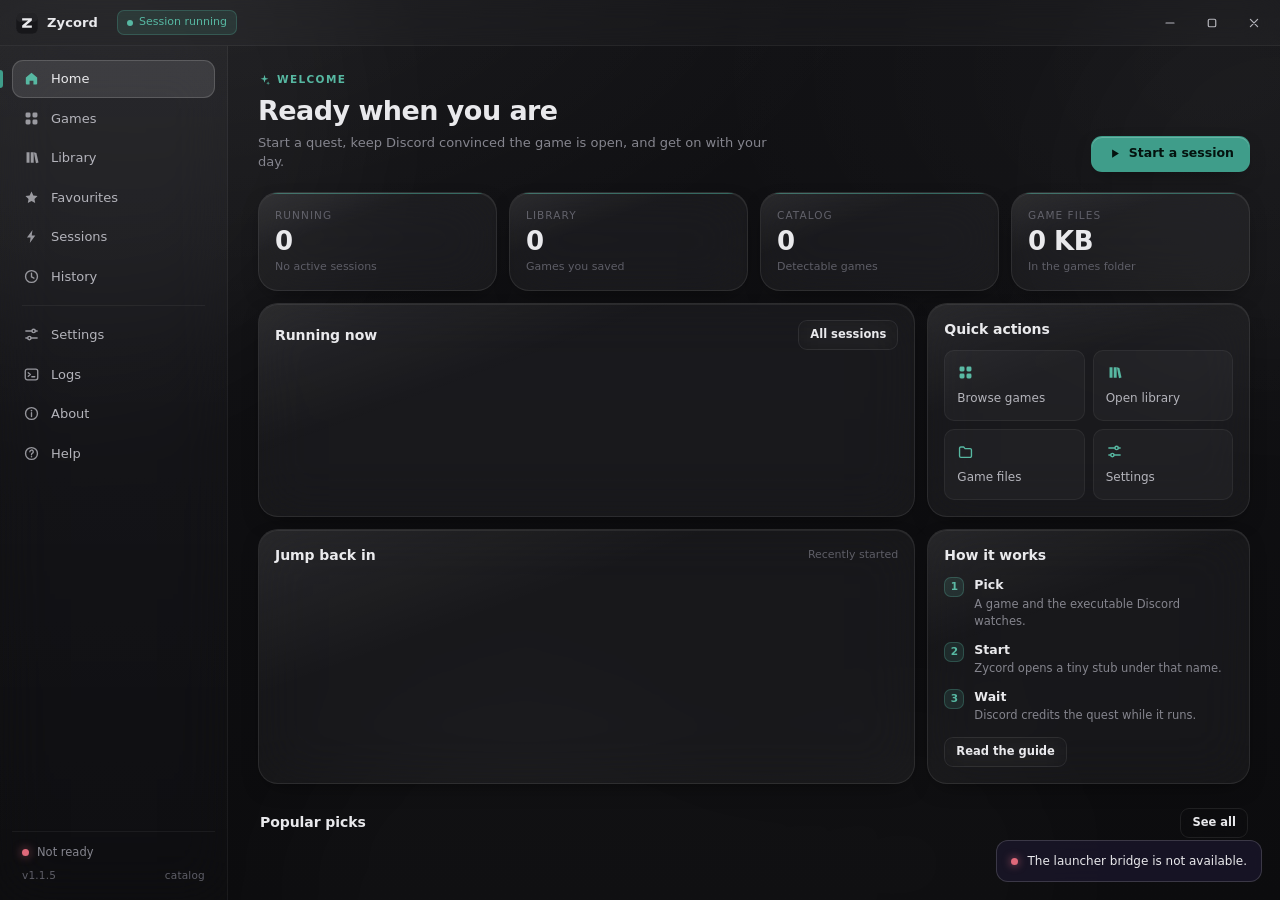
==== commit 7ab670b9: "Release 1.1.5: download size stated once, version checks added The README download badge said 0.9 MB" ====
--- a/app/renderer/index.html
+++ b/app/renderer/index.html
@@ -78,7 +78,7 @@
           <span class="dot" id="foot-dot"></span>
           <span id="foot-status">Starting</span>
         </div>
-        <div class="foot-meta"><span id="foot-version">v1.1.4</span><span id="foot-catalog">catalog</span></div>
+        <div class="foot-meta"><span id="foot-version">v1.1.5</span><span id="foot-catalog">catalog</span></div>
       </div>
     </aside>
 
@@ -424,7 +424,7 @@
         <div class="about-hero glass">
           <img src="mark.svg" alt="Zycord" width="84" height="84">
           <div>
-            <h2>Zycord <span class="pill" id="about-version">v1.1.4</span></h2>
+            <h2>Zycord <span class="pill" id="about-version">v1.1.5</span></h2>
             <p>Quests and presence, without the guesswork. Zycord prepares a small stub under the executable name Discord expects, then keeps it running for as long as you need.</p>
             <div class="about-actions">
               <button class="btn is-primary" id="about-site"><svg><use href="#i-external"/></svg>Website</button>
@@ -456,7 +456,7 @@
           <div class="glass panel">
             <div class="panel-head"><h2>Build</h2></div>
             <dl class="facts">
-              <div><dt>Version</dt><dd id="fact-version">1.1.4</dd></div>
+              <div><dt>Version</dt><dd id="fact-version">1.1.5</dd></div>
               <div><dt>Interface</dt><dd>WebView2</dd></div>
               <div><dt>Catalog</dt><dd id="fact-catalog">games</dd></div>
             </dl>
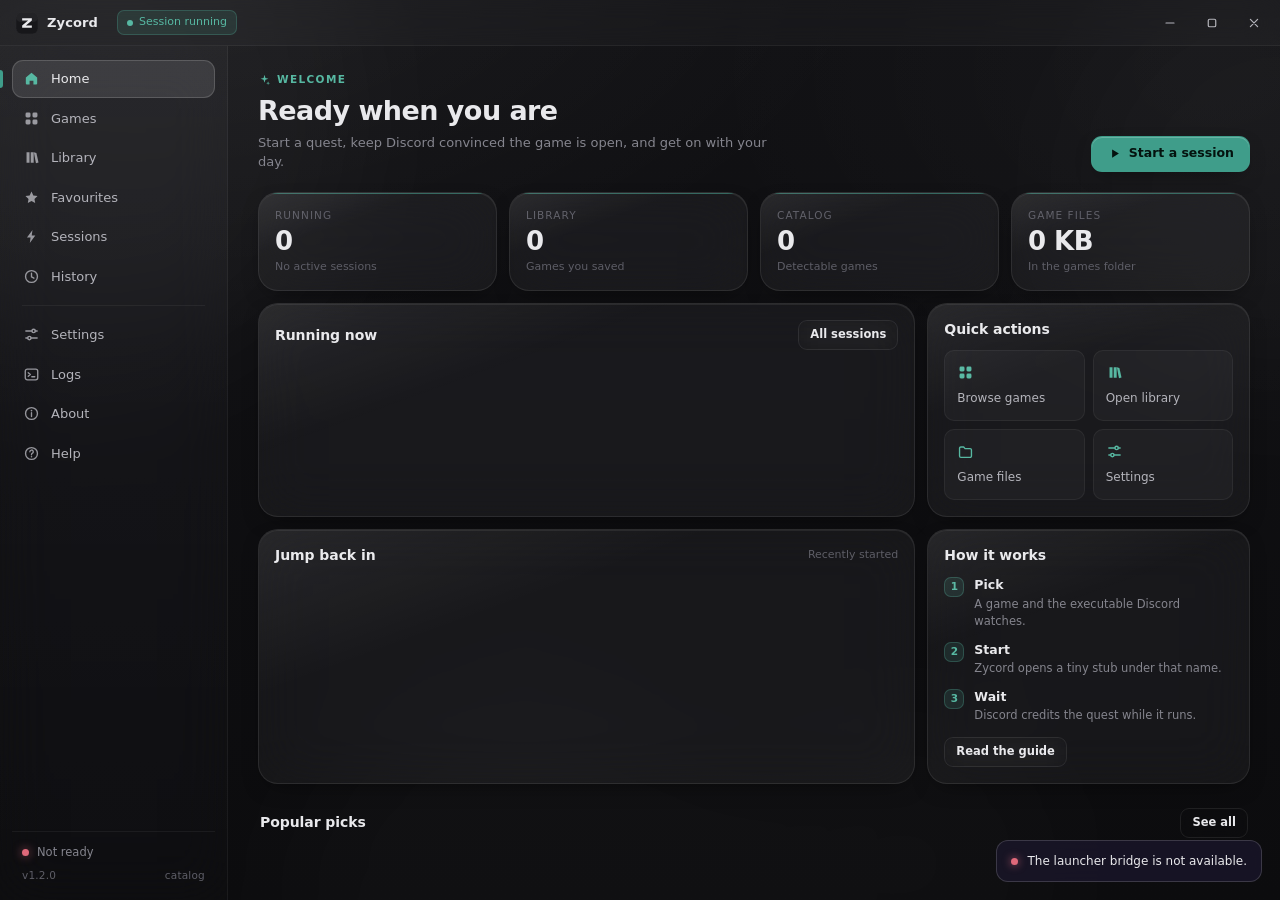
==== commit e812d66f: "Release 1.2.0: update prompt, catalog refresh Adds an update prompt so an installed copy learns abou" ====
--- a/app/renderer/index.html
+++ b/app/renderer/index.html
@@ -78,7 +78,7 @@
           <span class="dot" id="foot-dot"></span>
           <span id="foot-status">Starting</span>
         </div>
-        <div class="foot-meta"><span id="foot-version">v1.1.5</span><span id="foot-catalog">catalog</span></div>
+        <div class="foot-meta"><span id="foot-version">v1.2.0</span><span id="foot-catalog">catalog</span></div>
       </div>
     </aside>
 
@@ -349,6 +349,10 @@
               <span><b>Reduce motion</b><small>Turn off the background animation.</small></span>
               <input type="checkbox" class="switch" data-setting="reduceMotion">
             </label>
+            <label class="row">
+              <span><b>Check for updates</b><small>One request at startup to the public release page, and a prompt when a newer version is published. Nothing about this PC is sent.</small></span>
+              <input type="checkbox" class="switch" data-setting="updateCheck">
+            </label>
             <div class="row">
               <span><b>Theme</b><small>Liquid glass, or a light frosted finish.</small></span>
               <div class="segmented" id="theme-seg">
@@ -424,13 +428,15 @@
         <div class="about-hero glass">
           <img src="mark.svg" alt="Zycord" width="84" height="84">
           <div>
-            <h2>Zycord <span class="pill" id="about-version">v1.1.5</span></h2>
+            <h2>Zycord <span class="pill" id="about-version">v1.2.0</span></h2>
             <p>Quests and presence, without the guesswork. Zycord prepares a small stub under the executable name Discord expects, then keeps it running for as long as you need.</p>
             <div class="about-actions">
               <button class="btn is-primary" id="about-site"><svg><use href="#i-external"/></svg>Website</button>
               <button class="btn is-ghost" id="about-repo"><svg><use href="#i-external"/></svg>GitHub</button>
+              <button class="btn is-ghost" id="about-check"><svg><use href="#i-refresh"/></svg>Check for updates</button>
               <button class="btn is-ghost" id="about-folder"><svg><use href="#i-folder"/></svg>Data folder</button>
             </div>
+            <p class="update-status" id="update-status" role="status" aria-live="polite"></p>
           </div>
         </div>
 
@@ -456,7 +462,7 @@
           <div class="glass panel">
             <div class="panel-head"><h2>Build</h2></div>
             <dl class="facts">
-              <div><dt>Version</dt><dd id="fact-version">1.1.5</dd></div>
+              <div><dt>Version</dt><dd id="fact-version">1.2.0</dd></div>
               <div><dt>Interface</dt><dd>WebView2</dd></div>
               <div><dt>Catalog</dt><dd id="fact-catalog">games</dd></div>
             </dl>
@@ -555,6 +561,27 @@
   </div>
 </div>
 
+<div class="modal" id="update-modal" hidden>
+  <div class="modal-scrim" data-update-close></div>
+  <div class="modal-card glass" role="dialog" aria-modal="true" aria-labelledby="update-title">
+    <button class="modal-x" data-update-close aria-label="Close"><svg><use href="#i-close"/></svg></button>
+    <div class="modal-head">
+      <div class="modal-icon is-empty"><svg><use href="#i-download"/></svg></div>
+      <div>
+        <h2 id="update-title">Update available</h2>
+        <p class="modal-sub" id="update-sub">A newer version has been published.</p>
+      </div>
+    </div>
+    <div class="modal-body">
+      <p class="update-line" id="update-line"></p>
+    </div>
+    <div class="modal-foot">
+      <button class="btn is-ghost" data-update-close>Later</button>
+      <button class="btn is-primary" id="update-download"><svg><use href="#i-download"/></svg>Download</button>
+    </div>
+  </div>
+</div>
+
 <script src="app.js"></script>
 </body>
 </html>
--- a/app/renderer/app.css
+++ b/app/renderer/app.css
@@ -1174,6 +1174,23 @@
 .modal-foot .btn { flex: 1; justify-content: center; }
 .modal-foot #modal-start { flex: 1.3; }
 
+/* Update prompt */
+
+.modal-icon.is-empty svg { width: 24px; height: 24px; color: var(--accent-2); }
+.update-line { font-size: 12.5px; line-height: 1.6; color: var(--ink-3); }
+.linkish {
+  padding: 0;
+  border: 0;
+  background: none;
+  font: inherit;
+  color: var(--accent-2);
+  text-decoration: underline;
+  text-underline-offset: 2px;
+  cursor: pointer;
+}
+.linkish:hover { color: var(--accent); }
+.update-status { margin-top: 11px; min-height: 16px; font-size: 11.5px; color: var(--ink-4); font-family: var(--mono); }
+
 /* ----------------------------------------------------------------- toasts */
 .toasts {
   position: fixed;
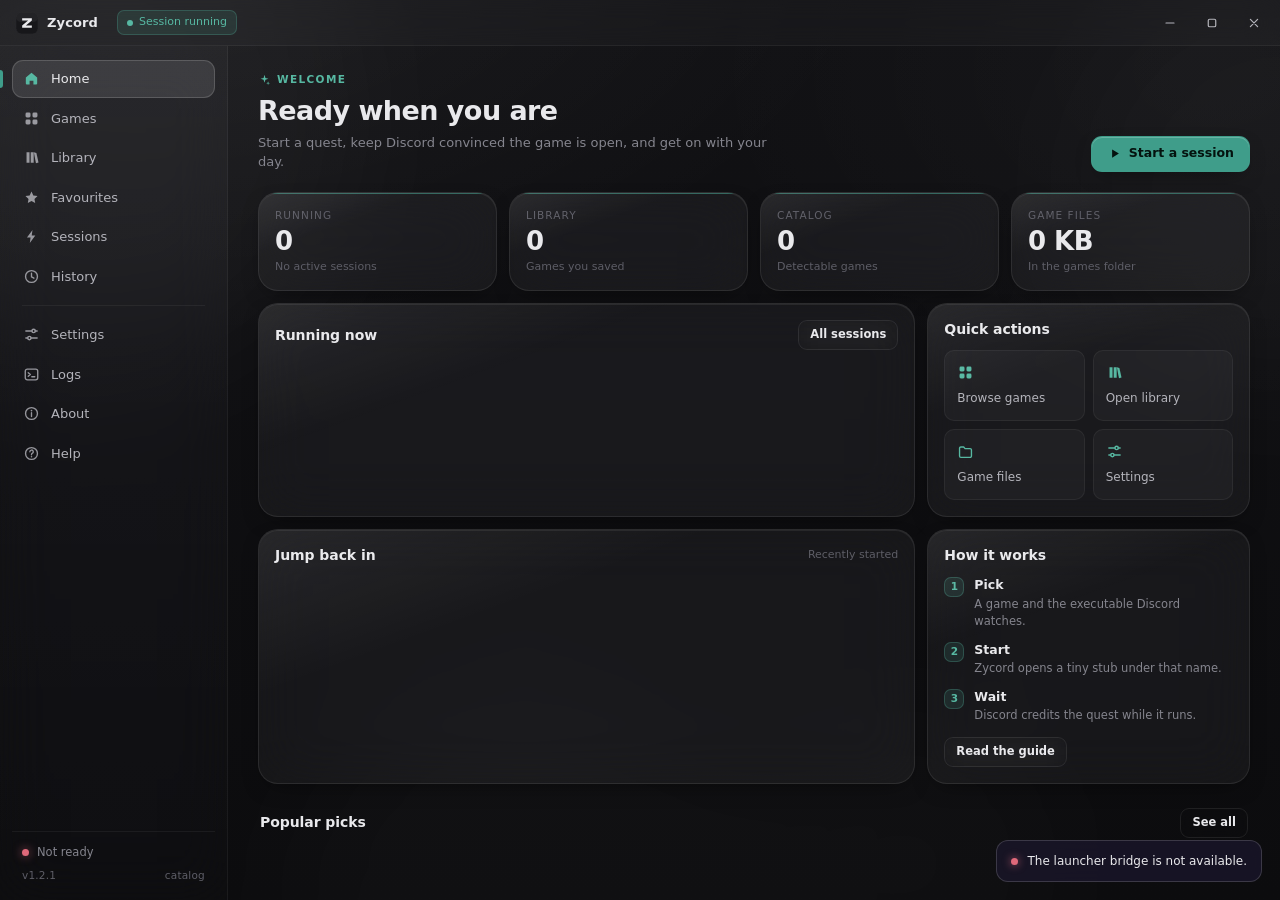
==== commit a7b7de3d: "Release 1.2.1: explain names with no executable Version bump only; the behaviour shipped in the prev" ====
--- a/app/renderer/index.html
+++ b/app/renderer/index.html
@@ -78,7 +78,7 @@
           <span class="dot" id="foot-dot"></span>
           <span id="foot-status">Starting</span>
         </div>
-        <div class="foot-meta"><span id="foot-version">v1.2.0</span><span id="foot-catalog">catalog</span></div>
+        <div class="foot-meta"><span id="foot-version">v1.2.1</span><span id="foot-catalog">catalog</span></div>
       </div>
     </aside>
 
@@ -205,6 +205,15 @@
         </div>
 
         <div class="card-grid" id="game-grid"></div>
+
+        <div class="notice" id="unsupported-note" hidden>
+          <svg><use href="#i-alert"/></svg>
+          <div>
+            <p id="unsupported-text"></p>
+            <p class="notice-sub">Discord lists it, but publishes no executable for it, so no process can be matched and a quest cannot be credited. This is not a gap in Zycord, and no setting changes it.</p>
+          </div>
+        </div>
+
         <div class="empty" id="games-empty" hidden>
           <svg><use href="#i-search"/></svg>
           <h3>No games match</h3>
@@ -428,7 +437,7 @@
         <div class="about-hero glass">
           <img src="mark.svg" alt="Zycord" width="84" height="84">
           <div>
-            <h2>Zycord <span class="pill" id="about-version">v1.2.0</span></h2>
+            <h2>Zycord <span class="pill" id="about-version">v1.2.1</span></h2>
             <p>Quests and presence, without the guesswork. Zycord prepares a small stub under the executable name Discord expects, then keeps it running for as long as you need.</p>
             <div class="about-actions">
               <button class="btn is-primary" id="about-site"><svg><use href="#i-external"/></svg>Website</button>
@@ -462,7 +471,7 @@
           <div class="glass panel">
             <div class="panel-head"><h2>Build</h2></div>
             <dl class="facts">
-              <div><dt>Version</dt><dd id="fact-version">1.2.0</dd></div>
+              <div><dt>Version</dt><dd id="fact-version">1.2.1</dd></div>
               <div><dt>Interface</dt><dd>WebView2</dd></div>
               <div><dt>Catalog</dt><dd id="fact-catalog">games</dd></div>
             </dl>
--- a/app/renderer/app.css
+++ b/app/renderer/app.css
@@ -657,6 +657,23 @@
 .empty h3 { font: 600 15px/1.3 var(--font-display); color: var(--ink); }
 .empty p { font-size: 12.5px; max-width: 40ch; }
 .empty .btn { margin-top: 10px; }
+
+/* A name Discord lists with no executable: an explanation, not an error. */
+.notice {
+  display: flex;
+  gap: 12px;
+  align-items: flex-start;
+  margin-top: 14px;
+  padding: 14px 16px;
+  border-radius: var(--r-lg);
+  border: 1px solid var(--edge);
+  background: var(--glass-2);
+  color: var(--ink-2);
+}
+.notice[hidden] { display: none; }
+.notice > svg { flex: none; width: 18px; height: 18px; margin-top: 1px; color: var(--accent-2); }
+.notice p { font-size: 12.5px; line-height: 1.55; }
+.notice-sub { margin-top: 5px; font-size: 11.5px; color: var(--ink-4); }
 /* ------------------------------------------------------------------- home */
 .stat-row {
   display: grid;
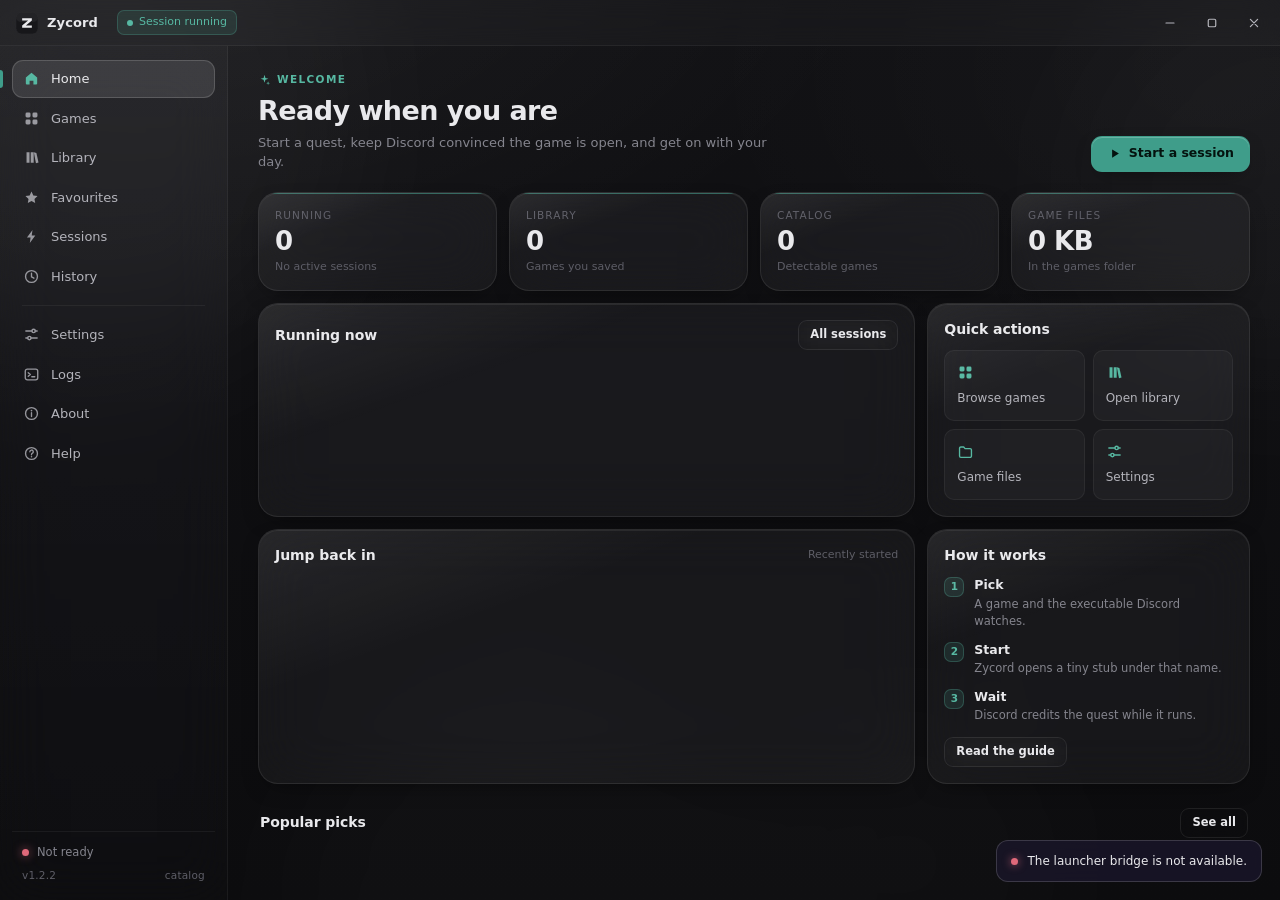
==== commit bc079487: "Add an animated download button, and instructions for the new install The README and the website now" ====
--- a/app/renderer/index.html
+++ b/app/renderer/index.html
@@ -78,7 +78,7 @@
           <span class="dot" id="foot-dot"></span>
           <span id="foot-status">Starting</span>
         </div>
-        <div class="foot-meta"><span id="foot-version">v1.2.1</span><span id="foot-catalog">catalog</span></div>
+        <div class="foot-meta"><span id="foot-version">v1.2.2</span><span id="foot-catalog">catalog</span></div>
       </div>
     </aside>
 
@@ -401,6 +401,10 @@
               <span><b>Settings</b><small>Return every preference to its default.</small></span>
               <button class="btn is-ghost is-small" data-reset="settings">Reset</button>
             </div>
+            <div class="row">
+              <span><b>Uninstall</b><small id="uninstall-note">Remove Zycord and everything it stored on this PC.</small></span>
+              <button class="btn is-ghost is-small is-danger" id="uninstall">Uninstall</button>
+            </div>
           </div>
         </div>
       </section>
@@ -437,7 +441,7 @@
         <div class="about-hero glass">
           <img src="mark.svg" alt="Zycord" width="84" height="84">
           <div>
-            <h2>Zycord <span class="pill" id="about-version">v1.2.1</span></h2>
+            <h2>Zycord <span class="pill" id="about-version">v1.2.2</span></h2>
             <p>Quests and presence, without the guesswork. Zycord prepares a small stub under the executable name Discord expects, then keeps it running for as long as you need.</p>
             <div class="about-actions">
               <button class="btn is-primary" id="about-site"><svg><use href="#i-external"/></svg>Website</button>
@@ -471,7 +475,7 @@
           <div class="glass panel">
             <div class="panel-head"><h2>Build</h2></div>
             <dl class="facts">
-              <div><dt>Version</dt><dd id="fact-version">1.2.1</dd></div>
+              <div><dt>Version</dt><dd id="fact-version">1.2.2</dd></div>
               <div><dt>Interface</dt><dd>WebView2</dd></div>
               <div><dt>Catalog</dt><dd id="fact-catalog">games</dd></div>
             </dl>
@@ -583,6 +587,10 @@
     </div>
     <div class="modal-body">
       <p class="update-line" id="update-line"></p>
+      <div class="update-progress" id="update-progress" hidden>
+        <div class="progress-track"><span class="progress-bar" id="update-bar"></span></div>
+        <p class="update-status" id="update-progress-text"></p>
+      </div>
     </div>
     <div class="modal-foot">
       <button class="btn is-ghost" data-update-close>Later</button>
--- a/app/renderer/app.css
+++ b/app/renderer/app.css
@@ -1208,6 +1208,24 @@
 .linkish:hover { color: var(--accent); }
 .update-status { margin-top: 11px; min-height: 16px; font-size: 11.5px; color: var(--ink-4); font-family: var(--mono); }
 
+.update-progress { margin-top: 14px; }
+.update-progress[hidden] { display: none; }
+.progress-track {
+  height: 6px;
+  border-radius: 999px;
+  background: var(--glass-2);
+  border: 1px solid var(--edge);
+  overflow: hidden;
+}
+.progress-bar {
+  display: block;
+  height: 100%;
+  width: 0%;
+  border-radius: 999px;
+  background: var(--grad);
+  transition: width .25s var(--ease);
+}
+
 /* ----------------------------------------------------------------- toasts */
 .toasts {
   position: fixed;
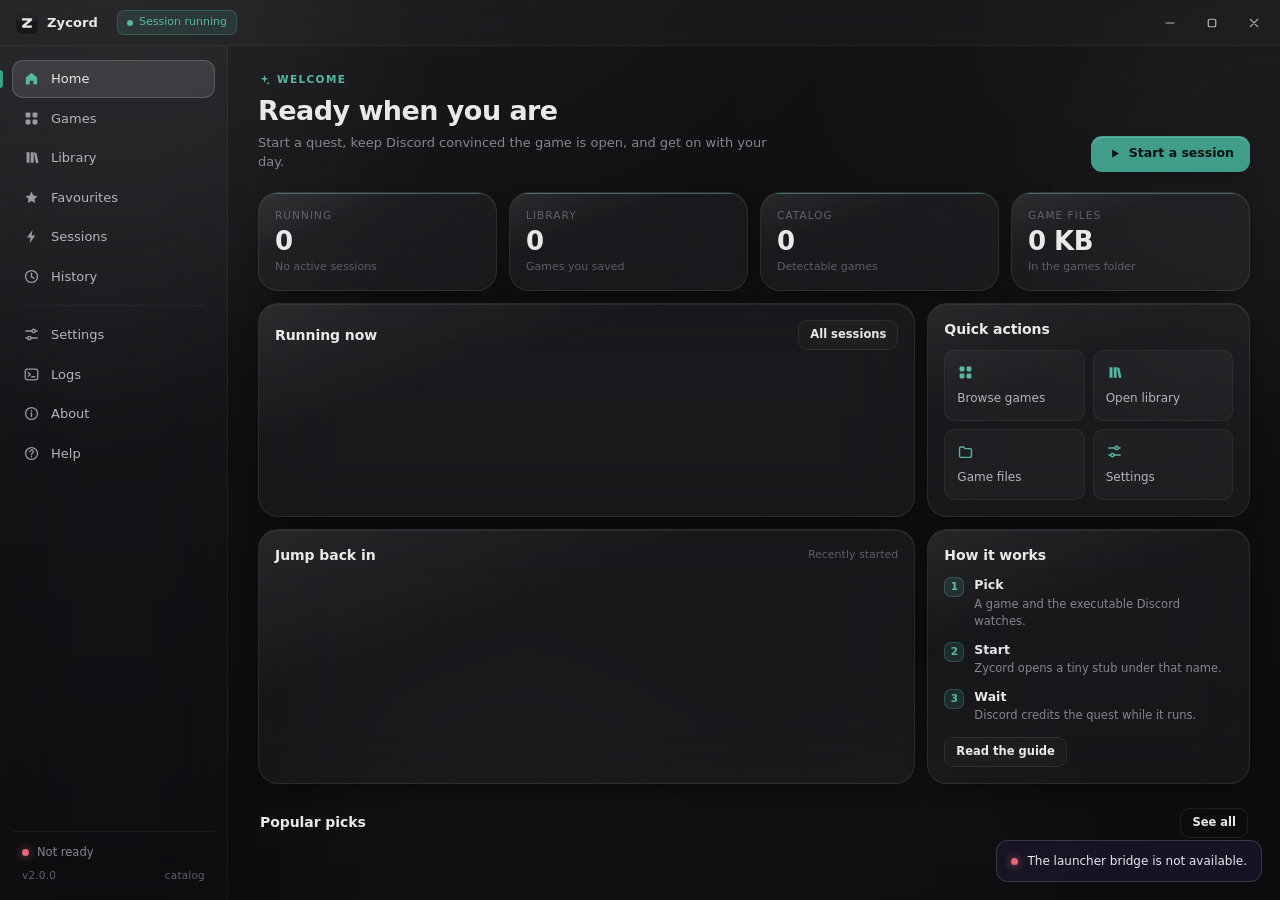
==== commit c4b6cc31: "Fix the single-file installer and release it as 2.0.0 Installing from the standalone executable has " ====
--- a/app/renderer/index.html
+++ b/app/renderer/index.html
@@ -78,7 +78,7 @@
           <span class="dot" id="foot-dot"></span>
           <span id="foot-status">Starting</span>
         </div>
-        <div class="foot-meta"><span id="foot-version">v1.2.2</span><span id="foot-catalog">catalog</span></div>
+        <div class="foot-meta"><span id="foot-version">v2.0.0</span><span id="foot-catalog">catalog</span></div>
       </div>
     </aside>
 
@@ -441,7 +441,7 @@
         <div class="about-hero glass">
           <img src="mark.svg" alt="Zycord" width="84" height="84">
           <div>
-            <h2>Zycord <span class="pill" id="about-version">v1.2.2</span></h2>
+            <h2>Zycord <span class="pill" id="about-version">v2.0.0</span></h2>
             <p>Quests and presence, without the guesswork. Zycord prepares a small stub under the executable name Discord expects, then keeps it running for as long as you need.</p>
             <div class="about-actions">
               <button class="btn is-primary" id="about-site"><svg><use href="#i-external"/></svg>Website</button>
@@ -475,7 +475,7 @@
           <div class="glass panel">
             <div class="panel-head"><h2>Build</h2></div>
             <dl class="facts">
-              <div><dt>Version</dt><dd id="fact-version">1.2.2</dd></div>
+              <div><dt>Version</dt><dd id="fact-version">2.0.0</dd></div>
               <div><dt>Interface</dt><dd>WebView2</dd></div>
               <div><dt>Catalog</dt><dd id="fact-catalog">games</dd></div>
             </dl>
